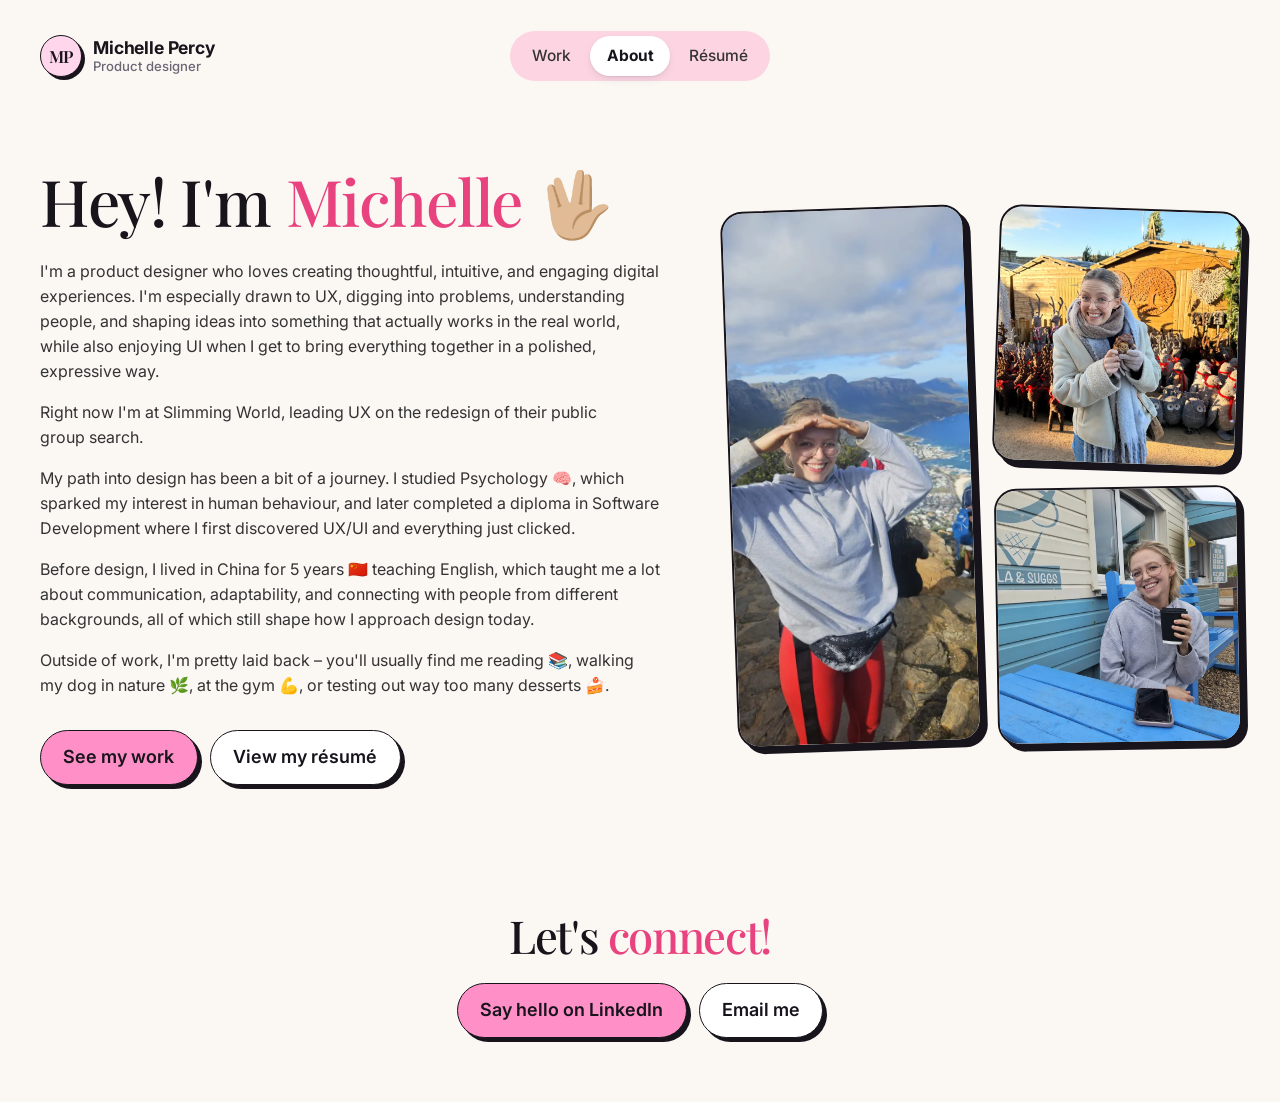
==== about/index.html @ 0f363ba3 "Rebuild About page, host résumé PDF, use "product designer" - About: owner's copy from her old portf" ====
<!doctype html>
<html lang="en-GB">
<head>
  <meta charset="utf-8">
  <meta name="viewport" content="width=device-width, initial-scale=1">
  <title>About — Michelle Percy, Product Designer</title>
  <meta name="description" content="About Michelle Percy: a product designer with a background in psychology, teaching English in China and software development.">
  <meta name="theme-color" content="#fbf8f4">
  <link rel="icon" href="../favicon.png" type="image/png">
  <link rel="apple-touch-icon" href="../apple-touch-icon.png">
  <link rel="preconnect" href="https://fonts.googleapis.com">
  <link rel="preconnect" href="https://fonts.gstatic.com" crossorigin>
  <link rel="stylesheet" href="https://fonts.googleapis.com/css2?family=Playfair+Display:ital,wght@0,400..800;1,400..800&family=Inter:wght@400..700&display=swap">
  <link rel="stylesheet" href="../css/styles.css">
  <script src="../js/main.js" defer></script>
</head>
<body>
  <a class="skip-link" href="#main">Skip to content</a>

  <header class="site-header">
    <div class="wrap">
      <a class="logo" href="../" aria-label="Michelle Percy, product designer — home">
        <span class="logo-mark" aria-hidden="true">MP</span>
        <span class="logo-text"><span class="logo-name">Michelle Percy</span><span class="logo-role">Product designer</span></span>
      </a>
      <nav class="nav" aria-label="Main">
        <ul>
          <li><a href="../#work">Work</a></li>
          <li><a href="./" aria-current="page">About</a></li>
          <li><a class="ext" href="../assets/docs/michelle-percy-resume.pdf" target="_blank" rel="noopener">Résumé<span class="visually-hidden"> (opens in a new tab)</span></a></li>
        </ul>
      </nav>
    </div>
  </header>

  <main id="main">
    <section class="about-hero" aria-labelledby="about-title">
      <div class="wrap">
        <div class="about-intro">
          <h1 id="about-title">Hey! I'm <em>Michelle</em> <span aria-hidden="true">🖖🏼</span></h1>
          <div class="prose reveal">
            <p>I'm a product designer who loves creating thoughtful, intuitive, and engaging digital experiences. I'm especially drawn to UX, digging into problems, understanding people, and shaping ideas into something that actually works in the real world, while also enjoying UI when I get to bring everything together in a polished, expressive way.</p>
            <p>Right now I'm at Slimming World, leading UX on the redesign of their public group search.</p>
            <p>My path into design has been a bit of a journey. I studied Psychology <span aria-hidden="true">🧠</span>, which sparked my interest in human behaviour, and later completed a diploma in Software Development where I first discovered UX/UI and everything just clicked.</p>
            <p>Before design, I lived in China for 5 years <span aria-hidden="true">🇨🇳</span> teaching English, which taught me a lot about communication, adaptability, and connecting with people from different backgrounds, all of which still shape how I approach design today.</p>
            <p>Outside of work, I'm pretty laid back – you'll usually find me reading <span aria-hidden="true">📚</span>, walking my dog in nature <span aria-hidden="true">🌿</span>, at the gym <span aria-hidden="true">💪</span>, or testing out way too many desserts <span aria-hidden="true">🍰</span>.</p>
          </div>
          <div class="hero-actions reveal">
            <a class="btn" href="../#work">See my work</a>
            <a class="btn btn--ghost" href="../assets/docs/michelle-percy-resume.pdf" target="_blank" rel="noopener">View my résumé<span class="visually-hidden"> (opens in a new tab)</span></a>
          </div>
        </div>
        <div class="about-photos reveal" style="--d:.1s">
          <figure><img src="../assets/img/about-hike.webp" width="900" height="1200" alt="Michelle smiling and shading her eyes on a rocky mountain top, with cliffs and the sea behind her."></figure>
          <figure><img src="../assets/img/about-christmas-market.webp" width="1100" height="825" alt="Michelle grinning and holding a small treat at a Christmas market, with wooden stalls and knitted decorations behind her."></figure>
          <figure><img src="../assets/img/about-cafe.webp" width="1200" height="900" alt="Michelle smiling with a takeaway coffee at a blue picnic bench outside a café."></figure>
        </div>
      </div>
    </section>

    <section class="contact" aria-labelledby="contact-title">
      <div class="wrap reveal">
        <h2 id="contact-title">Let's <em>connect!</em></h2>
        <div class="hero-actions">
          <a class="btn" href="https://www.linkedin.com/in/michelle-percy-developer" target="_blank" rel="noopener">Say hello on LinkedIn<span class="visually-hidden"> (opens in a new tab)</span></a>
          <a class="btn btn--ghost" href="mailto:michelleamynewell@gmail.com">Email me</a>
        </div>
      </div>
    </section>
  </main>

</body>
</html>
---- css/styles.css ----
/* ==========================================================================
   Me, Michelle & I — portfolio styles
   ========================================================================== */

:root {
  /* Palette */
  --ink: #17141c;
  --ink-soft: #333333;   /* body copy, matches the original Figma site */
  --muted: #6b6574;
  --paper: #fbf8f4;
  --paper-2: #f3eee7;
  --card: #ffffff;
  --line: #e6e0d8;

  --pink: #e8437f;        /* brand accent */
  --pink-ink: #b8235a;    /* AA on paper for small text */
  --pink-soft: #fde4ee;
  --lime: #dcf2bd;
  --lime-deep: #c9e77a;
  /* Hero sticker trio: "cotton candy" */
  --hot-pink: #ff8fc7;    /* buttons */
  --candy-pink: #ffd6ec;  /* Psychology */
  --baby-blue: #cde7ff;   /* Education */
  --lilac: #ebdcff;       /* Front-end dev */
  --sw: #d3072a;          /* Slimming World red */
  --sw-soft: #fde8ea;
  --fd: #0069cc;          /* Flights Direct blue (from its design system) */
  --fd-soft: #e5eeff;
  --gs: #6a4fc9;          /* Group search */
  --gs-soft: #efeafd;

  --accent: var(--pink);
  --accent-ink: var(--pink-ink);
  --accent-soft: var(--pink-soft);

  /* Type */
  --font-display: "Playfair Display", Georgia, "Times New Roman", serif;
  --font-body: "Inter", system-ui, -apple-system, "Segoe UI", Roboto, sans-serif;
  --step--1: clamp(0.84rem, 0.82rem + 0.1vw, 0.9rem);
  --step-0: 1rem;        /* body text: 16px, as on the original Figma site */
  --step-1: clamp(1.2rem, 1.1rem + 0.5vw, 1.45rem);
  --step-2: clamp(1.5rem, 1.3rem + 1vw, 2.1rem);
  --step-3: clamp(1.9rem, 1.5rem + 2vw, 3.1rem);
  --step-4: clamp(2.2rem, 1.5rem + 2.6vw, 3.6rem);
  --step-5: clamp(2.4rem, 1.3rem + 3.4vw, 4.6rem);

  /* Layout */
  --wrap: 1200px;
  --wrap-text: 720px;
  --gutter: clamp(1rem, 0.6rem + 2vw, 2.5rem);
  --radius: 22px;
  --radius-sm: 12px;
  --shadow: 0 1px 2px rgb(23 20 28 / 0.06), 0 12px 32px -12px rgb(23 20 28 / 0.18);
  --shadow-lg: 0 2px 4px rgb(23 20 28 / 0.06), 0 28px 60px -20px rgb(23 20 28 / 0.28);
  --ease: cubic-bezier(0.2, 0.7, 0.2, 1);
}

/* Reset -------------------------------------------------------------- */
*, *::before, *::after { box-sizing: border-box; }
html { -webkit-text-size-adjust: 100%; scroll-behavior: smooth; scroll-padding-top: 96px; }
body {
  margin: 0;
  font-family: var(--font-body);
  font-size: var(--step-0);
  line-height: 1.5625; /* 25px at 16px */
  color: var(--ink);
  background: var(--paper);
  -webkit-font-smoothing: antialiased;
  text-rendering: optimizeLegibility;
  overflow-x: hidden;
}
img, svg { display: block; max-width: 100%; height: auto; }
a { color: inherit; }
button { font: inherit; color: inherit; }
h1, h2, h3, h4, h5, h6 { margin: 0; font-family: var(--font-display); line-height: 1.12; font-weight: 600; text-wrap: balance; }
p { margin: 0; text-wrap: pretty; }
ul, ol { margin: 0; padding: 0; }

@view-transition { navigation: auto; }

:focus-visible { outline: 3px solid var(--accent); outline-offset: 3px; border-radius: 6px; }
::selection { background: var(--lime-deep); color: var(--ink); }

.visually-hidden {
  position: absolute !important; width: 1px; height: 1px; overflow: hidden;
  clip: rect(0 0 0 0); clip-path: inset(50%); white-space: nowrap;
}
.skip-link {
  position: absolute; left: 1rem; top: -100px; z-index: 100;
  background: var(--ink); color: var(--paper); padding: 0.75rem 1.1rem; border-radius: 999px;
  font-weight: 600; text-decoration: none; transition: top 0.2s;
}
.skip-link:focus { top: 1rem; }

.wrap { width: min(100% - 2 * var(--gutter), var(--wrap)); margin-inline: auto; }
.wrap-text { width: min(100% - 2 * var(--gutter), var(--wrap-text)); margin-inline: auto; }

/* Header -------------------------------------------------------------- */
.site-header {
  position: sticky; top: 0; z-index: 50;
  background: color-mix(in srgb, var(--paper) 82%, transparent);
  backdrop-filter: saturate(1.4) blur(14px);
  -webkit-backdrop-filter: saturate(1.4) blur(14px);
  border-bottom: 1px solid transparent;
  transition: border-color 0.3s, box-shadow 0.3s;
}
.site-header.is-scrolled { border-bottom-color: var(--line); }
/* Logo left, nav pill centred (the empty third column balances the logo) */
.site-header { --header-pad: clamp(0.5rem, 2vh, 1.5rem); }
.site-header .wrap {
  display: grid; grid-template-columns: 1fr auto 1fr; align-items: center; gap: 1rem;
  min-height: calc(76px + 2 * var(--header-pad)); transition: min-height 0.3s var(--ease);
}
/* Roomy at the top of the page, tightens once you scroll */
.site-header.is-scrolled .wrap { min-height: 76px; }

/* Monogram logo: an "MP" sticker circle beside the name and role */
.logo {
  justify-self: start; text-decoration: none; white-space: nowrap; display: inline-flex; align-items: center; gap: 0.7rem;
}
.logo-mark {
  width: 42px; height: 42px; flex: none; display: grid; place-items: center; border-radius: 50%;
  background: var(--candy-pink); border: 1.5px solid var(--ink); box-shadow: 3px 3px 0 var(--ink);
  font-family: var(--font-display); font-weight: 600; font-size: 1.05rem; letter-spacing: -0.02em; color: var(--ink);
  transition: transform 0.2s var(--ease), box-shadow 0.2s var(--ease);
}
/* Presses into its shadow on hover, like the sticker buttons */
.logo:hover .logo-mark { transform: translate(2px, 2px); box-shadow: 1px 1px 0 var(--ink); }
.logo-text { display: grid; line-height: 1.15; }
.logo-name { font-weight: 700; font-size: 1.1rem; letter-spacing: -0.01em; color: var(--ink); }
.logo-role { font-size: 0.82rem; font-weight: 500; color: var(--muted); }

.nav ul {
  display: flex; gap: 0.15rem; list-style: none; padding: 0.3rem; border-radius: 999px;
  background: rgb(255 66 157 / 0.2); /* #FF429D at 20% */
}
.nav a {
  display: inline-flex; align-items: center; gap: 0.35rem; text-decoration: none; font-weight: 500; font-size: 0.97rem;
  color: var(--ink-soft); padding: 0.5rem 1.05rem; border-radius: 999px; transition: background 0.25s, color 0.25s, box-shadow 0.25s;
}
.nav a:hover { color: var(--ink); background: rgb(255 255 255 / 0.6); }
.nav a[aria-current="page"] { color: var(--ink); font-weight: 700; background: var(--card); box-shadow: 0 1px 2px rgb(23 20 28 / 0.08), 0 4px 12px -4px rgb(23 20 28 / 0.15); }
@media (max-width: 640px) {
  .site-header .wrap { display: flex; justify-content: space-between; }
  .logo-text { display: none; }
  .nav a { padding: 0.45rem 0.8rem; font-size: 0.93rem; }
}

/* Buttons & chips ------------------------------------------------------ */
/* "Sticker" buttons: hot pink with a chunky ink shadow, matching the hero stickers; they press into the shadow on hover */
.btn {
  display: inline-flex; align-items: center; gap: 0.6rem; min-height: 48px;
  padding: 0.8rem 1.4rem; border-radius: 999px; border: 1.5px solid var(--ink);
  background: var(--hot-pink); color: var(--ink); font-size: 1.125rem; font-weight: 600; text-decoration: none; cursor: pointer;
  box-shadow: 4px 4px 0 var(--ink);
  transition: transform 0.2s var(--ease), box-shadow 0.2s var(--ease), background 0.2s;
}
.btn:hover { transform: translate(2px, 2px); box-shadow: 2px 2px 0 var(--ink); }
.btn:active { transform: translate(4px, 4px); box-shadow: 0 0 0 var(--ink); }
.btn--ghost { background: var(--card); }
.btn--ghost:hover { background: var(--candy-pink); }
.btn .arrow { transition: transform 0.25s var(--ease); }
.btn:hover .arrow { transform: translateX(4px); }

.chips { display: flex; flex-wrap: wrap; gap: 0.45rem; list-style: none; }
.chip {
  font-size: var(--step--1); font-weight: 500; padding: 0.3rem 0.75rem; border-radius: 999px;
  background: var(--card); border: 1px solid var(--line); color: var(--ink-soft);
}
.eyebrow {
  display: inline-block; font-size: 0.8rem; font-weight: 700; letter-spacing: 0.12em; text-transform: uppercase;
  color: var(--accent-ink);
}

/* Hero ---------------------------------------------------------------- */
/* The hero fits above the fold: headline size is capped by viewport height as well as width */
.hero { position: relative; padding-block: clamp(1.5rem, 4vh, 3.5rem) clamp(2rem, 4vh, 3.5rem); overflow: hidden; }
/* On wider screens the header and hero together fill about 3/4 of the first screen */
@media (min-width: 861px) {
  .hero { min-height: calc(75svh - 76px - 2 * clamp(0.5rem, 2vh, 1.5rem)); display: grid; align-content: center; }
}
.hero::before {
  content: ""; position: absolute; inset: -20% -10% auto auto; width: 70vw; aspect-ratio: 1; z-index: -1;
  background: radial-gradient(closest-side, rgb(230 245 184 / 0.9), transparent 70%),
              radial-gradient(closest-side at 30% 70%, rgb(253 228 238 / 0.9), transparent 70%);
  filter: blur(10px);
}
.hero .wrap { display: grid; grid-template-columns: 1.25fr 0.75fr; gap: clamp(2rem, 5vw, 5rem); align-items: center; }
.hero h1 { font-family: var(--font-display); font-size: min(clamp(2.4rem, 1.3rem + 4vw, 5.6rem), 9.6vh); font-weight: 500; letter-spacing: -0.01em; line-height: 1.2; }
/* Hand-drawn marker loop around a word (inspired by Jane Noh); it draws itself in on load */
.circled { position: relative; white-space: nowrap; }
.scribble { position: absolute; left: -5%; top: 6%; width: 110%; max-width: none; height: 100%; overflow: visible; pointer-events: none; }
.scribble path {
  fill: none; stroke: var(--accent); stroke-width: 4; stroke-linecap: round; stroke-linejoin: round;
  stroke-dasharray: 1; stroke-dashoffset: 1; animation: scribble-draw 1.1s var(--ease) 0.7s forwards;
}
@keyframes scribble-draw { to { stroke-dashoffset: 0; } }
.hero .lede { margin-top: 1.5rem; font-size: 1.125rem; line-height: 1.667; color: var(--ink-soft); max-width: 52ch; }
.hero .lede strong { color: var(--ink); font-weight: 600; }
.hero-actions { display: flex; flex-wrap: wrap; gap: 0.75rem; margin-top: 2.25rem; }

.avatar { position: relative; justify-self: center; width: min(100%, 460px, 56vh); }
.avatar-frame {
  aspect-ratio: 1; border-radius: 50%; overflow: hidden; background: var(--lime);
  border: 2px solid var(--ink); box-shadow: 10px 12px 0 var(--ink);
}
.avatar-frame img { width: 100%; height: 100%; object-fit: cover; }
.sticker {
  position: absolute; padding: 0.45rem 0.95rem; border-radius: 999px; font-size: 0.9rem; font-weight: 600;
  border: 1.5px solid var(--ink); background: var(--card); box-shadow: 3px 3px 0 var(--ink); white-space: nowrap;
  animation: bob 6s ease-in-out infinite;
}
.sticker:nth-child(2) { top: 6%; left: -12%; background: var(--candy-pink); transform: rotate(-6deg); }
.sticker:nth-child(3) { top: 46%; right: -14%; background: var(--baby-blue); animation-delay: -2s; transform: rotate(5deg); }
.sticker:nth-child(4) { bottom: 4%; left: -4%; background: var(--lilac); animation-delay: -4s; transform: rotate(-3deg); }
@keyframes bob { 50% { translate: 0 -8px; } }
@media (max-width: 860px) {
  .hero .wrap { grid-template-columns: 1fr; gap: 1.5rem; }
  .avatar { order: -1; width: min(46%, 200px, 24vh); }
  .hero .lede { font-size: var(--step-0); margin-top: 1rem; }
  .hero-actions { margin-top: 1.4rem; }
  /* Avatar is small here, so the stickers sit out to the sides instead of over the face */
  .sticker { font-size: 0.75rem; padding: 0.35rem 0.75rem; }
  .sticker:nth-child(2) { top: 4%; left: auto; right: 88%; }
  .sticker:nth-child(3) { top: 40%; right: auto; left: 92%; }
  .sticker:nth-child(4) { bottom: 2%; left: auto; right: 78%; }
}

/* Section headings ------------------------------------------------------ */
.section { padding-block: clamp(4rem, 9vw, 8rem); }
.hero + .section { padding-top: clamp(1rem, 3vw, 2.5rem); }
.section-head { display: flex; flex-wrap: wrap; align-items: end; justify-content: space-between; gap: 1rem 2rem; margin-bottom: clamp(2rem, 4vw, 3.5rem); }
.section-head h2 { font-family: var(--font-display); font-size: clamp(1.9rem, 1.4rem + 1.8vw, 2.9rem); font-weight: 500; letter-spacing: -0.025em; }
.section-head h2 em { font-style: normal; color: var(--accent); }

/* Case study rows ------------------------------------------------------ */
.projects { display: grid; gap: clamp(1.5rem, 3vw, 2.5rem); list-style: none; }
.project {
  /* Soft pink matches the background baked into the Digital Coaching card image */
  --c: var(--sw); --c-soft: #ffe7f4;
  position: relative; display: grid; grid-template-columns: 1fr 1.15fr; align-items: center;
  border-radius: calc(var(--radius) + 8px); background: var(--c-soft); overflow: hidden;
  border: 1.5px solid color-mix(in srgb, var(--c) 18%, transparent);
  transition: translate 0.45s var(--ease), box-shadow 0.45s var(--ease), opacity 0.9s var(--ease), transform 0.9s var(--ease);
}
.project:nth-child(even) { grid-template-columns: 1.15fr 1fr; }
.project:nth-child(even) .project-media { order: -1; }
.project--fd { --c: var(--fd); --c-soft: var(--fd-soft); }
.project--gs { --c: var(--gs); --c-soft: var(--gs-soft); }
.project:has(a:hover), .project:focus-within { translate: 0 -6px; box-shadow: var(--shadow-lg); }
.project-body { padding: clamp(1.75rem, 4vw, 3.5rem); display: grid; gap: 1.1rem; align-content: center; }
.project .eyebrow { color: var(--c); filter: brightness(0.85); }
.project h3 { font-family: var(--font-display); font-size: clamp(1.6rem, 1.3rem + 1.3vw, 2.4rem); font-weight: 500; letter-spacing: -0.02em; }
.project h3 a { text-decoration: none; }
.project h3 a::after { content: ""; position: absolute; inset: 0; z-index: 1; border-radius: inherit; }
.project p { color: var(--ink-soft); }
.project .chip { background: rgb(255 255 255 / 0.7); border-color: color-mix(in srgb, var(--c) 25%, transparent); }
.project-cta { display: inline-flex; align-items: center; gap: 0.5rem; font-weight: 600; color: var(--c); filter: brightness(0.85); }
.project-cta .arrow { transition: transform 0.3s var(--ease); }
.project:hover .project-cta .arrow { transform: translateX(6px); }
.project-media { position: relative; height: 100%; min-height: 320px; overflow: hidden; }
.project-media img { width: 100%; height: 100%; object-fit: cover; transition: transform 0.8s var(--ease); }
.project:hover .project-media img { transform: scale(1.04); }
/* No image while the case study is a work in progress, so the text spans the card */
.project--soon, .project--soon:nth-child(even) { cursor: default; grid-template-columns: 1fr; }
/* "Coming soon" label: a plain capsule, styled like the tags */
.badge {
  width: fit-content; font-size: var(--step--1); font-weight: 600; padding: 0.3rem 0.75rem; border-radius: 999px;
  background: rgb(255 255 255 / 0.7); border: 1px solid color-mix(in srgb, var(--c) 25%, transparent); color: var(--ink);
}
@media (max-width: 860px) {
  .project, .project:nth-child(even) { grid-template-columns: 1fr; }
  .project-media, .project:nth-child(even) .project-media { order: -1; min-height: 0; aspect-ratio: 4 / 3; }
}

/* Websites grid -------------------------------------------------------- */
.sites { display: grid; grid-template-columns: repeat(12, 1fr); gap: clamp(1rem, 2vw, 1.5rem); list-style: none; }
.site { grid-column: span 4; display: grid; gap: 0.9rem; align-content: start; }
.site-media { border-radius: var(--radius); overflow: hidden; background: var(--paper-2); aspect-ratio: 4 / 3; border: 1px solid var(--line); }
.site-media img { width: 100%; height: 100%; object-fit: cover; object-position: top; transition: transform 0.8s var(--ease); }
.site:hover .site-media img { transform: scale(1.05); }
/* "Playfair" (not Playfair Display) to match the original Figma site's card titles */
.site h3 { font-family: "Playfair", var(--font-display); font-size: 1.5rem; font-weight: 700; line-height: 1.25; letter-spacing: -0.005em; color: #000; }
.site p { color: var(--ink-soft); }
.site .chips { margin-top: 0.15rem; }
/* Colour-coded tags in the hero sticker colours: design pink, dev lilac, tools blue, research lime */
.site .chip { color: var(--ink); font-weight: 600; border-color: rgb(23 20 28 / 0.18); }
.site .chip--design { background: var(--candy-pink); }
.site .chip--dev { background: var(--lilac); }
.site .chip--tool { background: var(--baby-blue); }
.site .chip--research { background: var(--lime); }
/* "See website →" link, styled like the case study cards' "Read case study →" */
.site-cta { display: inline-block; width: fit-content; margin-top: 0.2rem; font-weight: 600; color: var(--ink); text-decoration: none; }
.site-cta:hover { text-decoration: underline; text-underline-offset: 4px; }
.site-cta .arrow { display: inline-block; margin-left: 0.15rem; transition: transform 0.3s var(--ease); }
.site:hover .site-cta .arrow, .site-cta:focus-visible .arrow { transform: translateX(6px); }
@media (max-width: 860px) {
  .site { grid-column: span 6; }
}
@media (max-width: 560px) {
  .sites { grid-template-columns: 1fr; }
  .site { grid-column: auto; }
}

/* Approach cards ------------------------------------------------------- */
.approach { display: grid; grid-template-columns: repeat(3, 1fr); gap: clamp(1rem, 2vw, 1.5rem); list-style: none; }
.approach li {
  padding: clamp(1.5rem, 3vw, 2.25rem); border-radius: var(--radius); background: var(--card); border: 1.5px solid var(--ink);
  box-shadow: 6px 6px 0 var(--ink); display: grid; gap: 0.75rem; align-content: start;
}
.approach li:nth-child(1) { background: var(--pink-soft); }
.approach li:nth-child(2) { background: var(--lime); }
.approach li:nth-child(3) { background: var(--fd-soft); }
.approach .num { font-family: var(--font-display); font-style: italic; font-size: var(--step-2); }
.approach h3 { font-family: var(--font-display); font-size: var(--step-1); font-weight: 600; }
.approach p { color: var(--ink-soft); }
@media (max-width: 860px) { .approach { grid-template-columns: 1fr; } }

/* Contact ------------------------------------------------------------- */
.contact { padding-block: clamp(2.5rem, 5vw, 4.5rem); text-align: center; }
/* Less space between the last section and Let's connect */
.section:has(+ .contact) { padding-bottom: clamp(1.5rem, 3vw, 2.5rem); }
.contact h2 { font-family: var(--font-display); font-size: clamp(1.9rem, 1.4rem + 1.8vw, 2.9rem); font-weight: 500; letter-spacing: -0.03em; line-height: 1; }
.contact h2 em { font-style: normal; color: var(--accent); }
.contact .hero-actions { justify-content: center; margin-top: 1.5rem; }

/* ==========================================================================
   Case study pages
   ========================================================================== */
.cs { --c: var(--sw); --c-soft: var(--sw-soft); }
.cs--fd { --c: var(--fd); --c-soft: var(--fd-soft); }
.cs .eyebrow { color: var(--c); filter: brightness(0.85); }

.progress { position: fixed; inset: 0 0 auto; height: 4px; z-index: 60; transform-origin: 0 50%; transform: scaleX(0); background: var(--c); }

.cs-hero { padding-block: clamp(2.5rem, 6vw, 5rem) 0; }
.cs-hero .back { display: flex; width: fit-content; gap: 0.4rem; align-items: center; font-weight: 500; color: var(--muted); text-decoration: none; margin-bottom: 2rem; }
.cs-hero .back:hover { color: var(--ink); }
.cs-hero h1 { font-family: var(--font-display); font-size: var(--step-4); font-weight: 500; letter-spacing: -0.025em; margin-top: 0.9rem; max-width: 20ch; }
.cs-hero .lede { margin-top: 1.4rem; font-size: var(--step-1); color: var(--ink-soft); max-width: 58ch; }
.meta {
  margin-top: clamp(2rem, 4vw, 3rem); display: grid; grid-template-columns: repeat(5, auto); gap: 1.25rem 2.5rem;
  padding-block: 1.5rem; border-block: 1px solid var(--line);
}
.meta div { display: grid; gap: 0.25rem; align-content: start; }
.meta dt { font-size: 0.78rem; font-weight: 700; text-transform: uppercase; letter-spacing: 0.1em; color: var(--muted); }
.meta dd { margin: 0; font-weight: 500; }
@media (max-width: 860px) { .meta { grid-template-columns: repeat(2, 1fr); } }

.cs-cover {
  margin-top: clamp(2rem, 5vw, 4rem); border-radius: calc(var(--radius) + 10px); background: var(--c);
  padding: clamp(2rem, 5vw, 4rem) clamp(1rem, 3vw, 3rem) 0; overflow: hidden; position: relative;
}
.cs-cover::before {
  content: ""; position: absolute; inset: 0;
  background: radial-gradient(60% 80% at 20% 0%, rgb(255 255 255 / 0.25), transparent 60%);
}
.phones { position: relative; display: flex; justify-content: center; align-items: end; gap: clamp(0.5rem, 2vw, 1.75rem); }
.phones img { width: clamp(70px, 17%, 210px); filter: drop-shadow(0 22px 30px rgb(0 0 0 / 0.28)); transition: transform 0.6s var(--ease); }
.phones img:nth-child(odd) { transform: translateY(14%); }
.phones img:nth-child(3) { transform: translateY(0); }
.cs-cover:hover .phones img { transform: translateY(4%); }

/* Layout with sticky TOC */
.cs-layout { display: grid; grid-template-columns: 240px minmax(0, 1fr); gap: clamp(2rem, 5vw, 5rem); padding-block: clamp(3rem, 6vw, 5rem); }
.toc { position: sticky; top: 100px; align-self: start; }
.toc-title { font-size: 0.78rem; font-weight: 700; letter-spacing: 0.1em; text-transform: uppercase; color: var(--muted); margin-bottom: 0.9rem; }
.toc ol { list-style: none; display: grid; gap: 0.15rem; border-left: 2px solid var(--line); }
.toc a {
  display: block; padding: 0.4rem 0 0.4rem 1rem; margin-left: -2px; border-left: 2px solid transparent;
  text-decoration: none; color: var(--muted); font-size: 0.95rem; line-height: 1.35; transition: color 0.2s, border-color 0.2s;
}
.toc a:hover { color: var(--ink); }
.toc a[aria-current="true"] { color: var(--ink); font-weight: 600; border-left-color: var(--c); }
.toc details summary { display: none; }
@media (max-width: 960px) {
  .cs-layout { grid-template-columns: 1fr; }
  .toc { position: sticky; top: 72px; z-index: 40; margin-inline: calc(-1 * var(--gutter)); padding: 0 var(--gutter); background: color-mix(in srgb, var(--paper) 92%, transparent); backdrop-filter: blur(12px); -webkit-backdrop-filter: blur(12px); border-bottom: 1px solid var(--line); }
  .toc-title { display: none; }
  /* Clear the sticky header and the "Jump to section" bar when jumping to a section */
  html:has(.toc) { scroll-padding-top: 140px; }
  .toc details summary {
    display: flex; justify-content: space-between; align-items: center; cursor: pointer; list-style: none; min-height: 52px; font-weight: 600;
  }
  .toc details summary::-webkit-details-marker { display: none; }
  .toc details summary::after { content: "+"; font-size: 1.4rem; font-weight: 400; transition: transform 0.25s; }
  .toc details[open] summary::after { transform: rotate(45deg); }
  .toc ol { padding-bottom: 1rem; }
}
@media (min-width: 961px) { .toc details > :not(summary) { display: block; } }

/* Case study content */
.cs-body { display: grid; gap: clamp(3.5rem, 8vw, 6.5rem); min-width: 0; }
.cs-section { display: grid; gap: 1.5rem; }
.cs-section > h2 { font-family: var(--font-display); font-size: clamp(1.6rem, 1.3rem + 1.2vw, 2.4rem); font-weight: 500; letter-spacing: -0.02em; }
.cs-section > h2 .n { display: block; font-family: var(--font-body); font-size: 0.8rem; font-weight: 700; letter-spacing: 0.12em; color: var(--c); filter: brightness(0.85); margin-bottom: 0.7rem; }
.cs-section h3 { font-family: var(--font-display); font-size: clamp(1.3rem, 1.15rem + 0.7vw, 1.75rem); font-weight: 500; letter-spacing: -0.015em; margin-top: 1rem; }
.cs-section h4 { font-size: var(--step-1); font-weight: 600; }
.cs-section p { color: var(--ink-soft); max-width: 68ch; }
.cs-section p strong { color: var(--ink); }
.big-statement { font-family: var(--font-display); font-size: var(--step-2) !important; line-height: 1.3; color: var(--ink) !important; max-width: 30ch !important; }
.big-statement mark { background: linear-gradient(transparent 60%, color-mix(in srgb, var(--c) 22%, transparent) 60%); color: inherit; }

.bullets { list-style: none; display: grid; gap: 0.75rem; max-width: 68ch; }
.bullets li { position: relative; padding-left: 1.6rem; color: var(--ink-soft); }
.bullets li::before { content: ""; position: absolute; left: 0; top: 0.68em; width: 8px; height: 8px; border-radius: 50%; background: var(--c); }

.cards { display: grid; grid-template-columns: repeat(auto-fit, minmax(min(100%, 240px), 1fr)); gap: 1rem; list-style: none; }
.cards li { padding: 1.4rem; border-radius: var(--radius-sm); background: var(--card); border: 1px solid var(--line); color: var(--ink-soft); display: grid; gap: 0.5rem; align-content: start; }
.cards li strong { color: var(--ink); font-size: 1.05rem; }
.cards .num { font-family: var(--font-display); font-style: italic; font-size: var(--step-2); color: var(--c); line-height: 1; }
.cards--tint li { background: var(--c-soft); border-color: transparent; }

.split { display: grid; grid-template-columns: repeat(2, minmax(0, 1fr)); gap: 1.25rem; }
.panel { padding: clamp(1.4rem, 3vw, 2rem); border-radius: var(--radius); background: var(--card); border: 1px solid var(--line); display: grid; gap: 1rem; align-content: start; }
.panel h3 { margin: 0; font-size: var(--step-1); }
.panel--tint { background: var(--c-soft); border-color: transparent; }
@media (max-width: 760px) { .split { grid-template-columns: 1fr; } }

.callout {
  padding: clamp(1.5rem, 3vw, 2.25rem); border-radius: var(--radius); background: var(--ink); color: var(--paper); display: grid; gap: 1rem;
}
.callout h3, .callout h4 { color: var(--paper); margin: 0; }
.callout .bullets li { color: rgb(251 248 244 / 0.85); }
.callout .bullets li::before { background: var(--lime-deep); }

.figure { margin: 0; display: grid; gap: 0.75rem; }
.figure-frame { border-radius: var(--radius); background: var(--card); border: 1px solid var(--line); padding: clamp(0.75rem, 2vw, 1.5rem); overflow: hidden; }
.figure-frame img { width: 100%; border-radius: 8px; }
.figure figcaption { font-size: 0.9rem; color: var(--muted); }
.zoom { display: block; position: relative; cursor: zoom-in; border: 0; padding: 0; background: none; width: 100%; text-align: left; }
.zoom::after {
  content: "⤢ Enlarge"; position: absolute; right: 0.75rem; bottom: 0.75rem; padding: 0.3rem 0.7rem; border-radius: 999px;
  font-size: 0.8rem; font-weight: 600; background: var(--ink); color: var(--paper); opacity: 0; transition: opacity 0.2s;
}
.zoom:hover::after, .zoom:focus-visible::after { opacity: 1; }
@media (hover: none) { .zoom::after { content: "⤢ Tap to enlarge"; opacity: 1; } }
.scroll-x { overflow-x: auto; scrollbar-width: thin; }
.scroll-x img { min-width: 900px; }

.gallery {
  display: flex; gap: clamp(0.75rem, 2vw, 1.5rem); overflow-x: auto; scroll-snap-type: x mandatory; padding: 1.75rem; list-style: none;
  border-radius: var(--radius); background: var(--c-soft); scrollbar-width: thin;
}
.gallery li { flex: 0 0 auto; scroll-snap-align: center; }
.gallery img { width: clamp(150px, 19vw, 210px); filter: drop-shadow(0 14px 18px rgb(23 20 28 / 0.18)); }
.gallery--center { justify-content: safe center; }
/* A pair of screens should always fit side by side rather than scroll a few pixels */
.gallery:has(> li:nth-child(2):last-child) li { flex: 0 1 210px; min-width: 0; }
.gallery:has(> li:nth-child(2):last-child) img { width: 100%; }
@media (max-width: 560px) { .gallery { padding: 1.25rem; } }

.app-head { display: flex; gap: 1rem; align-items: center; }
.app-head img { width: 56px; height: 56px; object-fit: contain; border-radius: 14px; background: var(--card); border: 1px solid var(--line); padding: 6px; }

.logos { display: flex; flex-wrap: wrap; align-items: center; justify-content: center; gap: clamp(1.25rem, 4vw, 3rem); padding: 2rem; border-radius: var(--radius); background: var(--card); border: 1px solid var(--line); }
.logos img { height: clamp(22px, 3vw, 34px); width: auto; }
.logos img.tall { height: clamp(40px, 5vw, 56px); }

.step { display: grid; grid-template-columns: minmax(150px, 230px) 1fr; gap: clamp(1.25rem, 4vw, 3rem); align-items: center; padding: clamp(1.25rem, 3vw, 2rem); border-radius: var(--radius); background: var(--c-soft); }
.step img { filter: drop-shadow(0 16px 22px rgb(23 20 28 / 0.22)); }
.step h3 { margin: 0 0 0.75rem; }
.step .n { font-size: 0.8rem; font-weight: 700; letter-spacing: 0.1em; color: var(--c); filter: brightness(0.85); text-transform: uppercase; }
@media (max-width: 640px) { .step { grid-template-columns: 1fr; } .step img { width: 60%; margin-inline: auto; } }

.text-link { display: inline-flex; align-items: center; gap: 0.4rem; font-weight: 600; color: var(--c); filter: brightness(0.85); text-underline-offset: 4px; }
.refs { list-style: decimal; padding-left: 1.25rem; display: grid; gap: 0.75rem; font-size: 0.92rem; color: var(--muted); max-width: 75ch; overflow-wrap: anywhere; }

.next {
  display: grid; gap: 0.5rem; padding: clamp(2rem, 5vw, 3.5rem); border-radius: calc(var(--radius) + 8px); text-decoration: none;
  background: var(--next-c, var(--fd)); color: #fff; transition: transform 0.4s var(--ease), box-shadow 0.4s;
}
.next:hover { transform: translateY(-4px); box-shadow: var(--shadow-lg); }
.next span { font-weight: 600; opacity: 0.85; }
.next strong { font-family: var(--font-display); font-size: var(--step-3); font-weight: 500; line-height: 1.1; }

/* Lightbox */
.lightbox { border: 0; padding: 0; background: transparent; max-width: 96vw; max-height: 94vh; }
.lightbox::backdrop { background: rgb(23 20 28 / 0.85); backdrop-filter: blur(4px); }
.lightbox img { max-width: 96vw; max-height: 86vh; width: auto; border-radius: 12px; background: #fff; }
.lightbox button {
  position: fixed; top: 1rem; right: 1rem; width: 48px; height: 48px; border-radius: 50%; border: 0; cursor: pointer;
  background: var(--paper); color: var(--ink); font-size: 1.5rem; line-height: 1;
}

/* About page ----------------------------------------------------------- */
.about-hero { padding-block: clamp(2rem, 6vh, 4.5rem) clamp(2rem, 5vw, 4rem); }
.about-hero .wrap { display: grid; grid-template-columns: 1.1fr 0.9fr; gap: clamp(2rem, 5vw, 5rem); align-items: center; }
.about-intro { display: grid; gap: 1.5rem; }
.about-hero h1 { font-family: var(--font-display); font-size: var(--step-5); font-weight: 500; letter-spacing: -0.018em; line-height: 1.05; }
.about-hero h1 em { font-style: normal; color: var(--accent); }
.prose { display: grid; gap: 1rem; color: var(--ink-soft); max-width: 62ch; }
.about-intro .hero-actions { margin-top: 0.5rem; }

/* Photo collage: a tall photo beside two stacked ones, in the sticker style (ink border, offset shadow, slight tilt) */
.about-photos { display: grid; grid-template-columns: 1fr 1fr; grid-template-rows: repeat(2, minmax(0, 1fr)); gap: clamp(0.9rem, 2vw, 1.4rem); aspect-ratio: 1 / 1.05; }
.about-photos figure {
  margin: 0; overflow: hidden; border-radius: var(--radius); border: 2px solid var(--ink); box-shadow: 6px 6px 0 var(--ink);
  background: var(--paper-2); transition: rotate 0.4s var(--ease);
}
.about-photos figure:first-child { grid-row: 1 / 3; rotate: -2deg; }
.about-photos figure:nth-child(2) { rotate: 2deg; }
.about-photos figure:nth-child(3) { rotate: -1deg; }
.about-photos img { width: 100%; height: 100%; object-fit: cover; }
.about-photos figure:first-child img { object-position: 35% 50%; }
.about-photos figure:nth-child(3) img { object-position: 68% 50%; }
.about-photos figure:hover { rotate: 0deg; }

@media (max-width: 860px) {
  .about-hero .wrap { grid-template-columns: 1fr; }
  .about-photos { max-width: 520px; width: 100%; justify-self: center; }
}

/* Reveal on scroll ------------------------------------------------------ */
.js .reveal { opacity: 0; transform: translateY(28px); transition: opacity 0.9s var(--ease), transform 0.9s var(--ease); transition-delay: var(--d, 0s); }
.js .reveal.is-in { opacity: 1; transform: none; }
/* Case study sections are jump-link targets, so fade only: a slide would shift them after the jump lands */
.js .cs-section.reveal { transform: none; }
.js .project.reveal { transition: translate 0.45s var(--ease), box-shadow 0.45s var(--ease), opacity 0.9s var(--ease) var(--d, 0s), transform 0.9s var(--ease) var(--d, 0s); }

.hero h1 .line { display: block; }
.js .hero h1 .line { opacity: 0; transform: translateY(40%); animation: rise 1s var(--ease) forwards; }
.js .hero h1 .line:nth-child(2) { animation-delay: 0.08s; }
.js .hero h1 .line:nth-child(3) { animation-delay: 0.16s; }
@keyframes rise { to { opacity: 1; transform: none; } }

@media (prefers-reduced-motion: reduce) {
  *, *::before, *::after { animation-duration: 0.001ms !important; animation-iteration-count: 1 !important; transition-duration: 0.001ms !important; scroll-behavior: auto !important; }
  .js .reveal { opacity: 1; transform: none; }
}
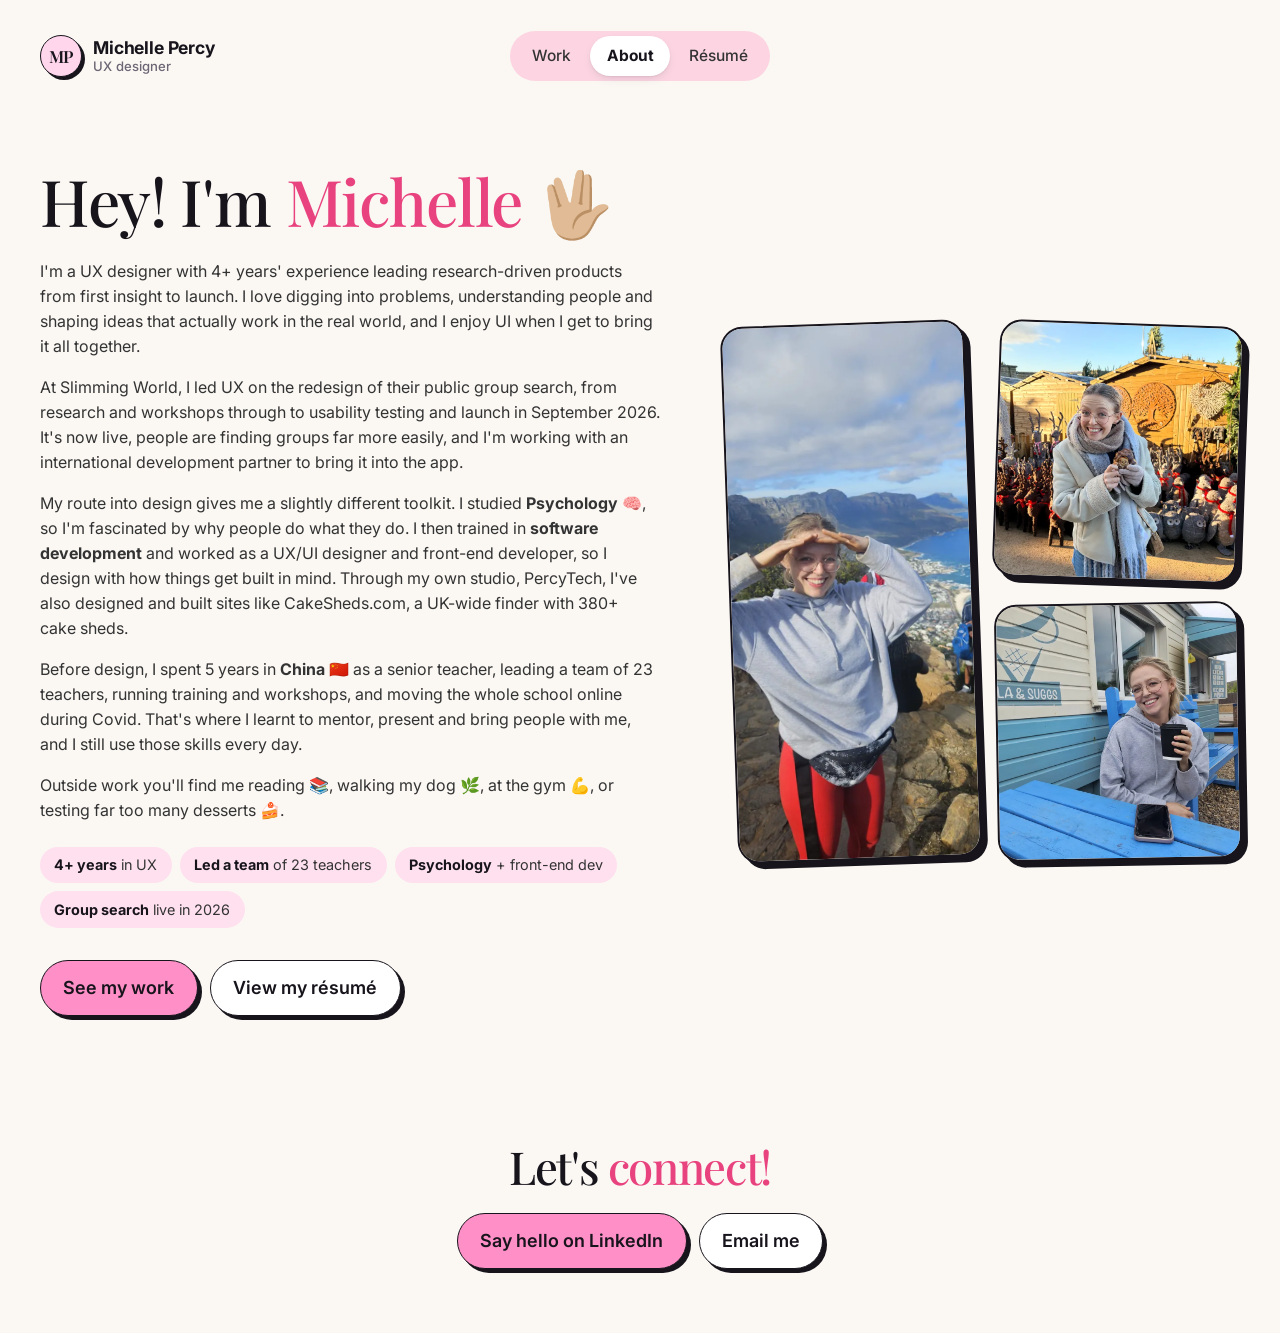
==== commit 7de3a24b: "UX designer title across the site, and a rewritten About intro with highlights Co-Authored-By: Claud" ====
--- a/about/index.html
+++ b/about/index.html
@@ -3,8 +3,8 @@
 <head>
   <meta charset="utf-8">
   <meta name="viewport" content="width=device-width, initial-scale=1">
-  <title>About — Michelle Percy, Product Designer</title>
-  <meta name="description" content="About Michelle Percy: a product designer with a background in psychology, teaching English in China and software development.">
+  <title>About — Michelle Percy, UX Designer</title>
+  <meta name="description" content="About Michelle Percy: a UX designer with a background in psychology, front-end development and leading a team of teachers in China.">
   <meta name="theme-color" content="#fbf8f4">
   <link rel="icon" href="../favicon.png" type="image/png">
   <link rel="apple-touch-icon" href="../apple-touch-icon.png">
@@ -19,9 +19,9 @@
 
   <header class="site-header">
     <div class="wrap">
-      <a class="logo" href="../" aria-label="Michelle Percy, product designer — home">
+      <a class="logo" href="../" aria-label="Michelle Percy, UX designer — home">
         <span class="logo-mark" aria-hidden="true">MP</span>
-        <span class="logo-text"><span class="logo-name">Michelle Percy</span><span class="logo-role">Product designer</span></span>
+        <span class="logo-text"><span class="logo-name">Michelle Percy</span><span class="logo-role">UX designer</span></span>
       </a>
       <nav class="nav" aria-label="Main">
         <ul>
@@ -39,12 +39,18 @@
         <div class="about-intro">
           <h1 id="about-title">Hey! I'm <em>Michelle</em> <span aria-hidden="true">🖖🏼</span></h1>
           <div class="prose reveal">
-            <p>I'm a product designer who loves creating thoughtful, intuitive, and engaging digital experiences. I'm especially drawn to UX, digging into problems, understanding people, and shaping ideas into something that actually works in the real world, while also enjoying UI when I get to bring everything together in a polished, expressive way.</p>
-            <p>Right now I'm at Slimming World, leading UX on the redesign of their public group search.</p>
-            <p>My path into design has been a bit of a journey. I studied Psychology <span aria-hidden="true">🧠</span>, which sparked my interest in human behaviour, and later completed a diploma in Software Development where I first discovered UX/UI and everything just clicked.</p>
-            <p>Before design, I lived in China for 5 years <span aria-hidden="true">🇨🇳</span> teaching English, which taught me a lot about communication, adaptability, and connecting with people from different backgrounds, all of which still shape how I approach design today.</p>
-            <p>Outside of work, I'm pretty laid back – you'll usually find me reading <span aria-hidden="true">📚</span>, walking my dog in nature <span aria-hidden="true">🌿</span>, at the gym <span aria-hidden="true">💪</span>, or testing out way too many desserts <span aria-hidden="true">🍰</span>.</p>
+            <p>I'm a UX designer with 4+ years' experience leading research-driven products from first insight to launch. I love digging into problems, understanding people and shaping ideas that actually work in the real world, and I enjoy UI when I get to bring it all together.</p>
+            <p>At Slimming World, I led UX on the redesign of their public group search, from research and workshops through to usability testing and launch in September 2026. It's now live, people are finding groups far more easily, and I'm working with an international development partner to bring it into the app.</p>
+            <p>My route into design gives me a slightly different toolkit. I studied <strong>Psychology</strong> <span aria-hidden="true">🧠</span>, so I'm fascinated by why people do what they do. I then trained in <strong>software development</strong> and worked as a UX/UI designer and front-end developer, so I design with how things get built in mind. Through my own studio, PercyTech, I've also designed and built sites like CakeSheds.com, a UK-wide finder with 380+ cake sheds.</p>
+            <p>Before design, I spent 5 years in <strong>China</strong> <span aria-hidden="true">🇨🇳</span> as a senior teacher, leading a team of 23 teachers, running training and workshops, and moving the whole school online during Covid. That's where I learnt to mentor, present and bring people with me, and I still use those skills every day.</p>
+            <p>Outside work you'll find me reading <span aria-hidden="true">📚</span>, walking my dog <span aria-hidden="true">🌿</span>, at the gym <span aria-hidden="true">💪</span>, or testing far too many desserts <span aria-hidden="true">🍰</span>.</p>
           </div>
+          <ul class="about-highlights reveal" aria-label="Highlights">
+            <li><strong>4+ years</strong> in UX</li>
+            <li><strong>Led a team</strong> of 23 teachers</li>
+            <li><strong>Psychology</strong> + front-end dev</li>
+            <li><strong>Group search</strong> live in 2026</li>
+          </ul>
           <div class="hero-actions reveal">
             <a class="btn" href="../#work">See my work</a>
             <a class="btn btn--ghost" href="../assets/docs/michelle-percy-resume.pdf" target="_blank" rel="noopener">View my résumé<span class="visually-hidden"> (opens in a new tab)</span></a>
--- a/css/styles.css
+++ b/css/styles.css
@@ -26,8 +26,6 @@
   --sw-soft: #fde8ea;
   --fd: #0069cc;          /* Flights Direct blue (from its design system) */
   --fd-soft: #e5eeff;
-  --gs: #6a4fc9;          /* Group search */
-  --gs-soft: #efeafd;
 
   --accent: var(--pink);
   --accent-ink: var(--pink-ink);
@@ -141,7 +139,10 @@
 .nav a:hover { color: var(--ink); background: rgb(255 255 255 / 0.6); }
 .nav a[aria-current="page"] { color: var(--ink); font-weight: 700; background: var(--card); box-shadow: 0 1px 2px rgb(23 20 28 / 0.08), 0 4px 12px -4px rgb(23 20 28 / 0.15); }
 @media (max-width: 640px) {
-  .site-header .wrap { display: flex; justify-content: space-between; }
+  /* Slimmer header on phones so the hero buttons stay above the fold */
+  .site-header { --header-pad: 0.25rem; }
+  .site-header .wrap { display: flex; justify-content: space-between; min-height: calc(64px + 2 * var(--header-pad)); }
+  .site-header.is-scrolled .wrap { min-height: 64px; }
   .logo-text { display: none; }
   .nav a { padding: 0.45rem 0.8rem; font-size: 0.93rem; }
 }
@@ -215,15 +216,16 @@
 .sticker:nth-child(4) { bottom: 4%; left: -4%; background: var(--lilac); animation-delay: -4s; transform: rotate(-3deg); }
 @keyframes bob { 50% { translate: 0 -8px; } }
 @media (max-width: 860px) {
-  .hero .wrap { grid-template-columns: 1fr; gap: 1.5rem; }
-  .avatar { order: -1; width: min(46%, 200px, 24vh); }
+  .hero { padding-top: 1.75rem; }
+  .hero .wrap { grid-template-columns: 1fr; gap: 1.25rem; }
+  .avatar { order: -1; width: min(63%, 228px, 27.5vh); }
   .hero .lede { font-size: var(--step-0); margin-top: 1rem; }
   .hero-actions { margin-top: 1.4rem; }
   /* Avatar is small here, so the stickers sit out to the sides instead of over the face */
   .sticker { font-size: 0.75rem; padding: 0.35rem 0.75rem; }
-  .sticker:nth-child(2) { top: 4%; left: auto; right: 88%; }
-  .sticker:nth-child(3) { top: 40%; right: auto; left: 92%; }
-  .sticker:nth-child(4) { bottom: 2%; left: auto; right: 78%; }
+  .sticker:nth-child(2) { top: 4%; left: auto; right: 80%; }
+  .sticker:nth-child(3) { top: 40%; right: auto; left: 82%; }
+  .sticker:nth-child(4) { bottom: 2%; left: auto; right: 72%; }
 }
 
 /* Section headings ------------------------------------------------------ */
@@ -235,6 +237,8 @@
 
 /* Case study rows ------------------------------------------------------ */
 .projects { display: grid; gap: clamp(1.5rem, 3vw, 2.5rem); list-style: none; }
+/* Side-by-side cards are all as tall as the tallest one (owner's request, 2026-10-08) */
+@media (min-width: 861px) { .projects { grid-auto-rows: 1fr; } }
 .project {
   /* Soft pink matches the background baked into the Digital Coaching card image */
   --c: var(--sw); --c-soft: #ffe7f4;
@@ -246,7 +250,6 @@
 .project:nth-child(even) { grid-template-columns: 1.15fr 1fr; }
 .project:nth-child(even) .project-media { order: -1; }
 .project--fd { --c: var(--fd); --c-soft: var(--fd-soft); }
-.project--gs { --c: var(--gs); --c-soft: var(--gs-soft); }
 .project:has(a:hover), .project:focus-within { translate: 0 -6px; box-shadow: var(--shadow-lg); }
 .project-body { padding: clamp(1.75rem, 4vw, 3.5rem); display: grid; gap: 1.1rem; align-content: center; }
 .project .eyebrow { color: var(--c); filter: brightness(0.85); }
@@ -259,10 +262,13 @@
 .project-cta .arrow { transition: transform 0.3s var(--ease); }
 .project:hover .project-cta .arrow { transform: translateX(6px); }
 .project-media { position: relative; height: 100%; min-height: 320px; overflow: hidden; }
+/* <picture> swaps in a phone-specific image; let the <img> inside fill the frame as before */
+.project-media picture { display: contents; }
 .project-media img { width: 100%; height: 100%; object-fit: cover; transition: transform 0.8s var(--ease); }
 .project:hover .project-media img { transform: scale(1.04); }
-/* No image while the case study is a work in progress, so the text spans the card */
-.project--soon, .project--soon:nth-child(even) { cursor: default; grid-template-columns: 1fr; }
+/* Work in progress: not a link. Without an image, the text spans the card */
+.project--soon { cursor: default; }
+.project--soon:not(:has(.project-media)) { grid-template-columns: 1fr; }
 /* "Coming soon" label: a plain capsule, styled like the tags */
 .badge {
   width: fit-content; font-size: var(--step--1); font-weight: 600; padding: 0.3rem 0.75rem; border-radius: 999px;
@@ -270,7 +276,16 @@
 }
 @media (max-width: 860px) {
   .project, .project:nth-child(even) { grid-template-columns: 1fr; }
-  .project-media, .project:nth-child(even) .project-media { order: -1; min-height: 0; aspect-ratio: 4 / 3; }
+  /* Match the card images' own shape on phones so nothing is cropped */
+  .project-media, .project:nth-child(even) .project-media { order: -1; min-height: 0; height: auto; aspect-ratio: 1800 / 1272; }
+  /* Cards with a phone-specific image (<picture>) show the whole image at its own shape */
+  .project-media:has(picture), .project:nth-child(even) .project-media:has(picture) { aspect-ratio: auto; padding: 0.75rem 1.25rem 0; }
+  .project-media:has(picture) img { height: auto; object-fit: contain; }
+  /* Slightly smaller Slimming World phones on mobile */
+  .project--sw .project-media:has(picture) { padding-inline: 2.5rem; }
+  /* Larger Flights Direct phones on mobile */
+  .project--fd.project .project-media:has(picture) { padding: 0; }
+  .project--fd .project-body { padding-top: 0.25rem; }
 }
 
 /* Websites grid -------------------------------------------------------- */
@@ -333,11 +348,11 @@
 
 .progress { position: fixed; inset: 0 0 auto; height: 4px; z-index: 60; transform-origin: 0 50%; transform: scaleX(0); background: var(--c); }
 
-.cs-hero { padding-block: clamp(2.5rem, 6vw, 5rem) 0; }
-.cs-hero .back { display: flex; width: fit-content; gap: 0.4rem; align-items: center; font-weight: 500; color: var(--muted); text-decoration: none; margin-bottom: 2rem; }
+.cs-hero { padding-block: clamp(1.5rem, 4vw, 3rem) 0; }
+.cs-hero .back { display: flex; width: fit-content; gap: 0.4rem; align-items: center; font-weight: 500; color: var(--muted); text-decoration: none; margin-bottom: 1.5rem; }
 .cs-hero .back:hover { color: var(--ink); }
-.cs-hero h1 { font-family: var(--font-display); font-size: var(--step-4); font-weight: 500; letter-spacing: -0.025em; margin-top: 0.9rem; max-width: 20ch; }
-.cs-hero .lede { margin-top: 1.4rem; font-size: var(--step-1); color: var(--ink-soft); max-width: 58ch; }
+.cs-hero h1 { font-family: var(--font-display); font-size: var(--step-4); font-weight: 500; letter-spacing: -0.025em; margin-top: 0.9rem; max-width: 32ch; text-wrap: pretty; }
+.cs-hero .lede { margin-top: 1.2rem; font-size: var(--step-1); color: var(--ink-soft); max-width: 72ch; }
 .meta {
   margin-top: clamp(2rem, 4vw, 3rem); display: grid; grid-template-columns: repeat(5, auto); gap: 1.25rem 2.5rem;
   padding-block: 1.5rem; border-block: 1px solid var(--line);
@@ -349,7 +364,8 @@
 
 .cs-cover {
   margin-top: clamp(2rem, 5vw, 4rem); border-radius: calc(var(--radius) + 10px); background: var(--c);
-  padding: clamp(2rem, 5vw, 4rem) clamp(1rem, 3vw, 3rem) 0; overflow: hidden; position: relative;
+  /* Bottom padding leaves red space under the phones (the odd ones sit 14% lower) */
+  padding: clamp(2rem, 5vw, 4rem) clamp(1rem, 3vw, 3rem) clamp(4rem, 9vw, 7.5rem); overflow: hidden; position: relative;
 }
 .cs-cover::before {
   content: ""; position: absolute; inset: 0;
@@ -360,6 +376,12 @@
 .phones img:nth-child(odd) { transform: translateY(14%); }
 .phones img:nth-child(3) { transform: translateY(0); }
 .cs-cover:hover .phones img { transform: translateY(4%); }
+/* Phones: show only the middle three, larger, so none are cropped or too small to read */
+@media (max-width: 600px) {
+  .phones:has(> img:nth-child(5)) img:is(:first-child, :last-child) { display: none; }
+  .phones:has(> img:nth-child(5)) img { width: 31%; }
+  .phones:has(> img:nth-child(5)) img:is(:nth-child(2), :nth-child(4)) { transform: translateY(10%); }
+}
 
 /* Layout with sticky TOC */
 .cs-layout { display: grid; grid-template-columns: 240px minmax(0, 1fr); gap: clamp(2rem, 5vw, 5rem); padding-block: clamp(3rem, 6vw, 5rem); }
@@ -375,7 +397,8 @@
 .toc details summary { display: none; }
 @media (max-width: 960px) {
   .cs-layout { grid-template-columns: 1fr; }
-  .toc { position: sticky; top: 72px; z-index: 40; margin-inline: calc(-1 * var(--gutter)); padding: 0 var(--gutter); background: color-mix(in srgb, var(--paper) 92%, transparent); backdrop-filter: blur(12px); -webkit-backdrop-filter: blur(12px); border-bottom: 1px solid var(--line); }
+  /* Sits flush under the scrolled header (76px here, 64px on phones) so no text shows between them */
+  .toc { position: sticky; top: 76px; z-index: 40; margin-inline: calc(-1 * var(--gutter)); padding: 0 var(--gutter); background: color-mix(in srgb, var(--paper) 92%, transparent); backdrop-filter: blur(12px); -webkit-backdrop-filter: blur(12px); border-bottom: 1px solid var(--line); }
   .toc-title { display: none; }
   /* Clear the sticky header and the "Jump to section" bar when jumping to a section */
   html:has(.toc) { scroll-padding-top: 140px; }
@@ -387,6 +410,7 @@
   .toc details[open] summary::after { transform: rotate(45deg); }
   .toc ol { padding-bottom: 1rem; }
 }
+@media (max-width: 640px) { .toc { top: 64px; } }
 @media (min-width: 961px) { .toc details > :not(summary) { display: block; } }
 
 /* Case study content */
@@ -395,7 +419,11 @@
 .cs-section > h2 { font-family: var(--font-display); font-size: clamp(1.6rem, 1.3rem + 1.2vw, 2.4rem); font-weight: 500; letter-spacing: -0.02em; }
 .cs-section > h2 .n { display: block; font-family: var(--font-body); font-size: 0.8rem; font-weight: 700; letter-spacing: 0.12em; color: var(--c); filter: brightness(0.85); margin-bottom: 0.7rem; }
 .cs-section h3 { font-family: var(--font-display); font-size: clamp(1.3rem, 1.15rem + 0.7vw, 1.75rem); font-weight: 500; letter-spacing: -0.015em; margin-top: 1rem; }
-.cs-section h4 { font-size: var(--step-1); font-weight: 600; }
+.cs-section h4 { font-size: var(--step-1); font-weight: 600; margin-top: 1.25rem; }
+/* Sub-sections inside one numbered section (e.g. the three parts of Research) */
+.cs-sub { display: grid; gap: 1.5rem; }
+.cs-sub + .cs-sub { margin-top: 1.5rem; }
+.cs-section p + h4 { margin-top: 2rem; }
 .cs-section p { color: var(--ink-soft); max-width: 68ch; }
 .cs-section p strong { color: var(--ink); }
 .big-statement { font-family: var(--font-display); font-size: var(--step-2) !important; line-height: 1.3; color: var(--ink) !important; max-width: 30ch !important; }
@@ -410,24 +438,140 @@
 .cards li strong { color: var(--ink); font-size: 1.05rem; }
 .cards .num { font-family: var(--font-display); font-style: italic; font-size: var(--step-2); color: var(--c); line-height: 1; }
 .cards--tint li { background: var(--c-soft); border-color: transparent; }
-
+.cards--2 { grid-template-columns: repeat(2, minmax(0, 1fr)); }
+@media (max-width: 760px) { .cards--2 { grid-template-columns: 1fr; } }
+
+/* Flow diagram: wide image that scrolls sideways on small screens */
+.figure-frame.flow-scroll { overflow-x: auto; background: #fff; scrollbar-width: thin; }
+.flow-scroll img { border-radius: 0; }
+.flow-scroll .zoom { width: 1400px; max-width: none; }
 .split { display: grid; grid-template-columns: repeat(2, minmax(0, 1fr)); gap: 1.25rem; }
 .panel { padding: clamp(1.4rem, 3vw, 2rem); border-radius: var(--radius); background: var(--card); border: 1px solid var(--line); display: grid; gap: 1rem; align-content: start; }
 .panel h3 { margin: 0; font-size: var(--step-1); }
 .panel--tint { background: var(--c-soft); border-color: transparent; }
+.split--3 { grid-template-columns: repeat(3, minmax(0, 1fr)); }
+.panel--brand { background: var(--brand-bg); border-color: transparent; }
+.panel--brand h3 { display: flex; align-items: center; min-height: 3.75rem; }
+.brand-logo { display: block; height: 2.25rem; width: auto; max-width: 100%; }
+.brand-logo--tall { height: 3.75rem; }
+@media (max-width: 960px) { .split--3 { grid-template-columns: 1fr; } }
 @media (max-width: 760px) { .split { grid-template-columns: 1fr; } }
 
 .callout {
-  padding: clamp(1.5rem, 3vw, 2.25rem); border-radius: var(--radius); background: var(--ink); color: var(--paper); display: grid; gap: 1rem;
-}
-.callout h3, .callout h4 { color: var(--paper); margin: 0; }
-.callout .bullets li { color: rgb(251 248 244 / 0.85); }
-.callout .bullets li::before { background: var(--lime-deep); }
+  padding: clamp(1.5rem, 3vw, 2.25rem); border-radius: var(--radius); background: var(--c-soft); color: var(--ink); display: grid; gap: 1rem;
+}
+.callout h3, .callout h4 { color: var(--ink); margin: 0; }
+.callout .bullets li { color: var(--ink-soft); }
+.panel .panel-stat { font-size: 0.8rem; font-weight: 700; letter-spacing: 0.1em; text-transform: uppercase; color: var(--c); filter: brightness(0.85); }
+.panel .bullets strong { color: var(--ink); }
+
+/* Assumption → finding cards with a big stat */
+.assumptions { display: grid; grid-template-columns: repeat(auto-fit, minmax(min(100%, 340px), 1fr)); gap: 1rem; list-style: none; }
+.assumptions li { padding: 1.5rem; border-radius: var(--radius-sm); background: var(--c-soft); display: grid; gap: 0.4rem; align-content: start; }
+.assumptions .assume { font-size: 0.9rem; font-style: italic; color: var(--ink-soft); }
+.assumptions .stat { font-family: var(--font-display); font-size: clamp(2.6rem, 2rem + 2vw, 3.4rem); line-height: 1.05; color: var(--c); margin-top: 0.4rem; }
+.cs-section .assumptions p { color: var(--ink); }
+.assumptions--3 { grid-template-columns: repeat(3, minmax(0, 1fr)); }
+@media (max-width: 760px) { .assumptions--3 { grid-template-columns: 1fr; } }
+
+/* Data table */
+.scroll-table { overflow-x: auto; }
+.data-table { width: 100%; min-width: 520px; border-collapse: collapse; font-size: 0.95rem; }
+.data-table th, .data-table td { padding: 0.8rem 1rem; text-align: left; border-bottom: 1px solid var(--line); }
+.data-table thead th { font-size: 0.78rem; font-weight: 700; letter-spacing: 0.08em; text-transform: uppercase; color: var(--muted); }
+.data-table tbody th { font-weight: 500; color: var(--ink); }
+.data-table td { font-variant-numeric: tabular-nums; font-weight: 600; color: var(--ink); }
+.data-table tbody tr:last-child > * { border-bottom: 0; }
+.hypo-table { min-width: 680px; }
+.hypo-table tbody th, .hypo-table td { vertical-align: top; }
+.hypo-table td:last-child { font-weight: 400; color: var(--ink-soft); }
+.hypo-table th:first-child { width: 36%; }
+.verdict { display: inline-flex; gap: 0.35rem; align-items: center; white-space: nowrap; padding: 0.25rem 0.65rem; border-radius: 999px; font-size: 0.82rem; font-weight: 700; }
+.verdict--yes { background: #e3f4e8; color: #1d6b37; }
+.verdict--part { background: #fdf0d6; color: #8a5300; }
+.verdict--no { background: #ececf0; color: #45404d; }
+
+/* User story quotes with the ideas they led to */
+.stories { display: grid; gap: 1rem; list-style: none; counter-reset: story; }
+.stories > li { counter-increment: story; padding: clamp(1.4rem, 3vw, 2rem); border-radius: var(--radius); background: var(--card); border: 1px solid var(--line); display: grid; gap: 1rem; }
+.stories blockquote { margin: 0; font-family: var(--font-display); font-size: var(--step-1); line-height: 1.4; color: var(--ink); }
+.stories blockquote::before { content: "User story " counter(story); display: block; margin-bottom: 0.5rem; font-family: var(--font-body); font-size: 0.8rem; font-weight: 700; letter-spacing: 0.1em; text-transform: uppercase; color: var(--c); filter: brightness(0.85); }
+.cs-section .callout p { color: var(--ink-soft); }
+.cs-section .callout p strong { color: var(--c); filter: brightness(0.85); }
 
 .figure { margin: 0; display: grid; gap: 0.75rem; }
 .figure-frame { border-radius: var(--radius); background: var(--card); border: 1px solid var(--line); padding: clamp(0.75rem, 2vw, 1.5rem); overflow: hidden; }
 .figure-frame img { width: 100%; border-radius: 8px; }
 .figure figcaption { font-size: 0.9rem; color: var(--muted); }
+.storyboards { list-style: none; display: grid; grid-template-columns: repeat(2, minmax(0, 1fr)); gap: 1.25rem; }
+.storyboards li { display: grid; gap: 0.6rem; align-content: start; }
+.storyboards .zoom { background: #fff; border: 1px solid var(--line); padding: clamp(0.75rem, 2vw, 1.25rem); }
+.storyboards img { width: 100%; aspect-ratio: 5 / 3.2; object-fit: contain; border-radius: 0; }
+.storyboards span { font-weight: 600; color: var(--ink); }
+@media (max-width: 760px) { .storyboards { grid-template-columns: 1fr; } }
+.wires { list-style: none; display: grid; grid-template-columns: repeat(3, minmax(0, 1fr)); gap: clamp(1.25rem, 3vw, 2.5rem) clamp(1rem, 2.5vw, 2rem); }
+.wires li { display: grid; gap: 0.35rem; align-content: start; }
+.wires .zoom { margin-bottom: 0.6rem; }
+.wires img { width: 100%; filter: drop-shadow(0 18px 24px rgb(23 20 28 / 0.18)); }
+.wires strong { color: var(--ink); }
+.wires span { color: var(--ink-soft); }
+.wires .wire-story { font-size: 0.75rem; font-weight: 700; letter-spacing: 0.1em; text-transform: uppercase; color: var(--c); filter: brightness(0.85); }
+.wires--4 { grid-template-columns: repeat(4, minmax(0, 1fr)); }
+@media (max-width: 760px) { .wires { grid-template-columns: repeat(2, minmax(0, 1fr)); } }
+
+/* Second iteration: platform tabs (all panels show, with headings, if JS is off) */
+.platforms { display: grid; gap: 1.5rem; }
+.platform { display: grid; gap: 1.5rem; }
+.platform[hidden] { display: none; }
+.platform-title { margin: 0; }
+.tabs-ready .platform-title { position: absolute; width: 1px; height: 1px; overflow: hidden; clip: rect(0 0 0 0); white-space: nowrap; }
+.tablist { display: inline-flex; justify-self: start; gap: 4px; padding: 5px; border-radius: 999px; background: var(--c-soft); }
+.tablist[hidden] { display: none; }
+.tablist [role="tab"] { border: 0; background: none; font: inherit; font-weight: 600; color: var(--ink); padding: 0.55rem 1.15rem; border-radius: 999px; cursor: pointer; }
+.tablist [role="tab"][aria-selected="true"] { background: #fff; box-shadow: 0 1px 3px rgb(23 20 28 / 0.14); }
+.tablist [role="tab"]:focus-visible { outline: 3px solid var(--ink); outline-offset: 2px; }
+.desktops { list-style: none; display: grid; grid-template-columns: repeat(2, minmax(0, 1fr)); gap: clamp(1.25rem, 3vw, 2.5rem) clamp(1rem, 2.5vw, 2rem); }
+.desktops li { display: grid; gap: 0.35rem; align-content: start; }
+.desktops li:first-child { grid-column: 1 / -1; }
+.desktops--pair li:first-child { grid-column: auto; }
+/* About: highlight stickers under the intro */
+.about-highlights { list-style: none; display: flex; flex-wrap: wrap; gap: 0.5rem; }
+.about-highlights li { padding: 0.45rem 0.9rem; border-radius: 999px; background: #ffe0ef; font-size: 0.9rem; color: var(--ink-soft); }
+.about-highlights strong { color: var(--ink); }
+
+/* Reflection: who I worked with */
+.team-chips { list-style: none; display: flex; flex-wrap: wrap; gap: 0.5rem; margin-bottom: 1rem; }
+.team-chips li { padding: 0.45rem 0.9rem; border-radius: 999px; background: var(--c-soft); color: var(--ink); font-weight: 600; font-size: 0.9rem; }
+
+/* At a glance summary under the cover */
+.glance { display: grid; gap: 1.25rem; margin-top: clamp(1.5rem, 4vw, 2.5rem); padding: clamp(1.4rem, 3.5vw, 2.5rem); border-radius: var(--radius); background: var(--card); border: 2px solid var(--ink); box-shadow: 6px 6px 0 var(--ink); }
+.glance-title { margin: 0; font-family: var(--font-display); font-size: var(--step-2); font-weight: 500; }
+.glance-grid { display: grid; grid-template-columns: minmax(0, 1.6fr) minmax(0, 1fr); gap: clamp(1.25rem, 4vw, 3rem); align-items: start; }
+.glance-text { display: grid; gap: 0.9rem; color: var(--ink-soft); }
+.glance-text p { margin: 0; }
+.glance-text strong { color: var(--ink); }
+.glance-stats { list-style: none; display: grid; gap: 0.75rem; }
+.glance-stats li { display: grid; gap: 0.15rem; padding: 0.9rem 1.1rem; border-radius: var(--radius-sm); background: var(--c); color: #fff; }
+.glance-big { font-family: var(--font-display); font-weight: 700; font-size: clamp(2rem, 1.6rem + 1.6vw, 2.8rem); line-height: 1; }
+.glance .text-link { justify-self: start; }
+@media (max-width: 760px) { .glance-grid { grid-template-columns: 1fr; } }
+.cover-credit { margin: 0.75rem 0 0; font-size: 0.85rem; color: var(--muted); }
+.cover-credit a { color: inherit; text-underline-offset: 3px; }
+.desktops .zoom { margin-bottom: 0.6rem; }
+.desktops img { width: 100%; filter: drop-shadow(0 18px 24px rgb(23 20 28 / 0.12)); }
+.desktops strong { color: var(--ink); }
+.desktops span { color: var(--ink-soft); }
+@media (max-width: 760px) { .desktops { grid-template-columns: 1fr; } }
+
+/* Updates: a short description beside one or two phone screens */
+.updates { list-style: none; display: grid; gap: clamp(2rem, 5vw, 3.5rem); }
+.update { display: grid; grid-template-columns: minmax(0, 1fr) minmax(0, 1.2fr); gap: clamp(1.25rem, 4vw, 3rem); align-items: center; }
+.update-text { display: grid; gap: 0.6rem; }
+.update-text h3, .update-text p { margin: 0; }
+.update-screens { display: grid; grid-template-columns: repeat(2, minmax(0, 1fr)); gap: clamp(1rem, 2.5vw, 2rem); }
+.update-screens img { width: 100%; filter: drop-shadow(0 18px 24px rgb(23 20 28 / 0.18)); }
+.update-screens .zoom:only-child { grid-column: 1; }
+@media (max-width: 760px) { .update { grid-template-columns: 1fr; } }
 .zoom { display: block; position: relative; cursor: zoom-in; border: 0; padding: 0; background: none; width: 100%; text-align: left; }
 .zoom::after {
   content: "⤢ Enlarge"; position: absolute; right: 0.75rem; bottom: 0.75rem; padding: 0.3rem 0.7rem; border-radius: 999px;
@@ -449,6 +593,11 @@
 .gallery:has(> li:nth-child(2):last-child) li { flex: 0 1 210px; min-width: 0; }
 .gallery:has(> li:nth-child(2):last-child) img { width: 100%; }
 @media (max-width: 560px) { .gallery { padding: 1.25rem; } }
+/* Competitor screens sit on a muted tint of each app's own brand colour */
+.gallery--simple { background: #ece8fd; }
+.gallery--betterme { background: #fbe3e5; }
+.gallery--noom { background: #ffe6dc; }
+.gallery--ww { background: #e2e5f6; }
 
 .app-head { display: flex; gap: 1rem; align-items: center; }
 .app-head img { width: 56px; height: 56px; object-fit: contain; border-radius: 14px; background: var(--card); border: 1px solid var(--line); padding: 6px; }
@@ -460,7 +609,90 @@
 .step { display: grid; grid-template-columns: minmax(150px, 230px) 1fr; gap: clamp(1.25rem, 4vw, 3rem); align-items: center; padding: clamp(1.25rem, 3vw, 2rem); border-radius: var(--radius); background: var(--c-soft); }
 .step img { filter: drop-shadow(0 16px 22px rgb(23 20 28 / 0.22)); }
 .step h3 { margin: 0 0 0.75rem; }
-.step .n { font-size: 0.8rem; font-weight: 700; letter-spacing: 0.1em; color: var(--c); filter: brightness(0.85); text-transform: uppercase; }
+.step .n { display: block; margin-bottom: 0.6rem; font-size: 0.8rem; font-weight: 700; letter-spacing: 0.1em; color: var(--c); filter: brightness(0.85); text-transform: uppercase; }
+/* Booking step screen recordings: cropped to the phone, corners rounded to match its frame */
+.step-video { position: relative; filter: drop-shadow(0 16px 22px rgb(23 20 28 / 0.22)); }
+.step-video video { display: block; width: 100%; height: auto; border-radius: 15.5% / 7.4%; background: #0b1b33; }
+.video-toggle {
+  position: absolute; right: -0.4rem; bottom: 12%; width: 38px; height: 38px; border-radius: 50%; display: grid; place-items: center;
+  background: var(--card); color: var(--ink); border: 2px solid var(--ink); box-shadow: 2px 2px 0 var(--ink); cursor: pointer; font-size: 0.8rem; line-height: 1;
+}
+.video-toggle:hover { transform: translate(1px, 1px); box-shadow: 1px 1px 0 var(--ink); }
+.proto-frame { border-radius: var(--radius); overflow: hidden; background: var(--c-soft); }
+.proto-frame iframe { display: block; width: 100%; height: min(85vh, 860px); border: 0; }
+/* The Figma embed renders badly on phones, so they (and no-JS visitors) get a card that opens it in Figma instead */
+.proto-card { display: grid; justify-items: center; gap: 1.25rem; padding: 2rem 1.25rem; border-radius: var(--radius); background: var(--c-soft); text-align: center; }
+.proto-card img { width: min(55%, 220px); border-radius: 15.5% / 7.4%; filter: drop-shadow(0 16px 22px rgb(23 20 28 / 0.22)); }
+.proto-frame, a.proto-link { display: none; }
+@media (min-width: 641px) {
+  .js .proto-frame { display: block; }
+  .js a.proto-link { display: inline-flex; }
+  .js .proto-card { display: none; }
+}
+@media (max-width: 640px) { .step-video { width: 60%; margin-inline: auto; } }
+
+/* Before and after videos side by side */
+.phone-frame {
+  container-type: inline-size; display: flex; flex-direction: column; aspect-ratio: 9 / 19.5; padding: 3.6%;
+  border-radius: 15% / 6.9%; background: linear-gradient(145deg, #2a2a2e, #111113 40%, #1d1d20);
+  box-shadow: inset 0 0 0 3px #4a4750, 0 0 0 3px #8a8494;
+}
+.phone-frame .pf-status {
+  flex: 0 0 9.5%; display: flex; align-items: center; justify-content: space-between; padding: 0 9% 0 11%;
+  background: #fff; color: #111; border-radius: 12.4cqw 12.4cqw 0 0; font: 600 5.2cqw/1 Inter, system-ui, sans-serif;
+}
+.phone-frame .pf-status svg { width: 15cqw; height: auto; fill: currentColor; }
+.phone-frame .pf-island { position: absolute; top: 5.4%; left: 50%; translate: -50% 0; width: 31%; height: 4.2%; border-radius: 999px; background: #000; z-index: 1; }
+.step-video.phone-frame video { flex: 1 1 0; min-height: 0; width: 100%; height: 100%; object-fit: cover; object-position: top; border-radius: 0 0 12.4cqw 12.4cqw; background: #fff; }
+.compare { display: grid; grid-template-columns: repeat(2, minmax(0, 300px)); justify-content: center; gap: clamp(1.5rem, 6vw, 5rem); }
+.compare-item { margin: 0; display: grid; grid-template-rows: 1fr auto; gap: 1rem; justify-items: center; align-items: start; }
+.compare-item .step-video { width: 100%; }
+.compare-item figcaption { display: grid; gap: 0.2rem; text-align: center; color: var(--ink-soft); }
+/* What's next: two cards with a status tag */
+.next-steps { list-style: none; display: grid; grid-template-columns: repeat(3, minmax(0, 1fr)); gap: 1.25rem; }
+@media (max-width: 1100px) and (min-width: 761px) { .next-steps { grid-template-columns: repeat(2, minmax(0, 1fr)); } }
+.next-steps li { display: grid; gap: 0.6rem; align-content: start; padding: clamp(1.4rem, 3vw, 2rem); border-radius: var(--radius); background: var(--card); border: 2px solid var(--ink); box-shadow: 5px 5px 0 var(--ink); color: var(--ink-soft); }
+.next-steps strong { font-family: var(--font-display); font-size: var(--step-1); line-height: 1.2; color: var(--ink); }
+.next-tag { justify-self: start; padding: 0.3rem 0.75rem; border-radius: 999px; background: var(--c-soft); color: var(--c); filter: brightness(0.85); font-size: 0.75rem; font-weight: 700; letter-spacing: 0.08em; text-transform: uppercase; }
+@media (max-width: 760px) { .next-steps { grid-template-columns: 1fr; } }
+
+/* Results: a bold red panel of wins with before/after bars */
+.wins { display: grid; gap: clamp(1.5rem, 3vw, 2.25rem); padding: clamp(1.5rem, 4vw, 3rem); border-radius: var(--radius); background: var(--c); color: #fff; }
+.cs-section .wins p { color: #fff; max-width: none; margin: 0; }
+.wins-intro { font-size: 1rem; opacity: 0.92; }
+.wins-hero { display: grid; gap: 0.4rem; }
+.wins-hero-big { font-family: var(--font-display); font-weight: 700; font-size: clamp(4rem, 3rem + 6vw, 8rem); line-height: 0.95; letter-spacing: -0.02em; }
+.wins-hero-label { font-size: clamp(1.15rem, 1rem + 0.6vw, 1.5rem); font-weight: 600; }
+.wins-hero-note { font-size: 0.95rem; opacity: 0.9; }
+.wins-grid { list-style: none; display: grid; grid-template-columns: repeat(2, minmax(0, 1fr)); gap: 1rem; }
+.win { display: grid; gap: 0.35rem; align-content: start; padding: 1.25rem 1.4rem; border-radius: var(--radius-sm); background: rgb(255 255 255 / 0.12); }
+.win-big { font-family: var(--font-display); font-weight: 700; font-size: clamp(2.6rem, 2rem + 2.4vw, 3.8rem); line-height: 1; }
+.win-label { font-weight: 600; }
+.win-bars { display: grid; gap: 4px; margin-top: 0.75rem; }
+.win-bar { display: flex; justify-content: space-between; gap: 0.5rem; align-items: center; min-width: 0; font-size: 0.8rem; }
+.win-bar::before { content: ""; order: 0; flex: 0 0 var(--w); height: 10px; border-radius: 0 4px 4px 0; }
+.win-bar span { order: -1; flex: 0 0 3.6rem; opacity: 0.85; }
+.win-bar b { order: 1; margin-left: auto; font-weight: 700; white-space: nowrap; }
+.win-bar { display: grid; grid-template-columns: 3.4rem minmax(0, 1fr) auto; }
+.win-bar::before { grid-column: 2; grid-row: 1; width: var(--w); }
+.win-bar span { grid-column: 1; grid-row: 1; }
+.win-bar b { grid-column: 3; grid-row: 1; }
+.win-bar--before::before { background: rgb(255 255 255 / 0.45); }
+.win-bar--after::before { background: #fff; }
+@media (max-width: 760px) { .wins-grid { grid-template-columns: 1fr; } }
+.ba-facts { list-style: none; display: grid; grid-template-columns: repeat(3, minmax(0, 1fr)); gap: 0.75rem; }
+.ba-facts li { padding: 1.1rem 1.25rem; border-radius: var(--radius-sm); background: var(--card); border: 1px solid var(--line); color: var(--ink-soft); }
+.ba-facts strong { display: block; font-family: var(--font-display); font-size: 2rem; line-height: 1.1; color: var(--ink); font-weight: 600; }
+@media (max-width: 760px) {
+  .ba-stats li { grid-template-columns: auto auto minmax(0, 1fr); justify-content: start; padding: 1rem; gap: 0.5rem 0.9rem; }
+  .ba-after { justify-self: start; }
+  .ba-what { grid-column: 1 / -1; }
+  .ba-before { font-size: 1.4rem; } .ba-after { font-size: 2rem; }
+  .ba-facts { grid-template-columns: 1fr; }
+}
+.results-note { color: var(--muted); font-size: 0.95rem; }
+.compare-label { font-size: 0.8rem; font-weight: 700; letter-spacing: 0.1em; text-transform: uppercase; color: var(--c); filter: brightness(0.85); }
+@media (max-width: 640px) { .compare { grid-template-columns: repeat(2, minmax(0, 1fr)); gap: 1rem; } .compare-item .step-video { width: 100%; } }
 @media (max-width: 640px) { .step { grid-template-columns: 1fr; } .step img { width: 60%; margin-inline: auto; } }
 
 .text-link { display: inline-flex; align-items: center; gap: 0.4rem; font-weight: 600; color: var(--c); filter: brightness(0.85); text-underline-offset: 4px; }
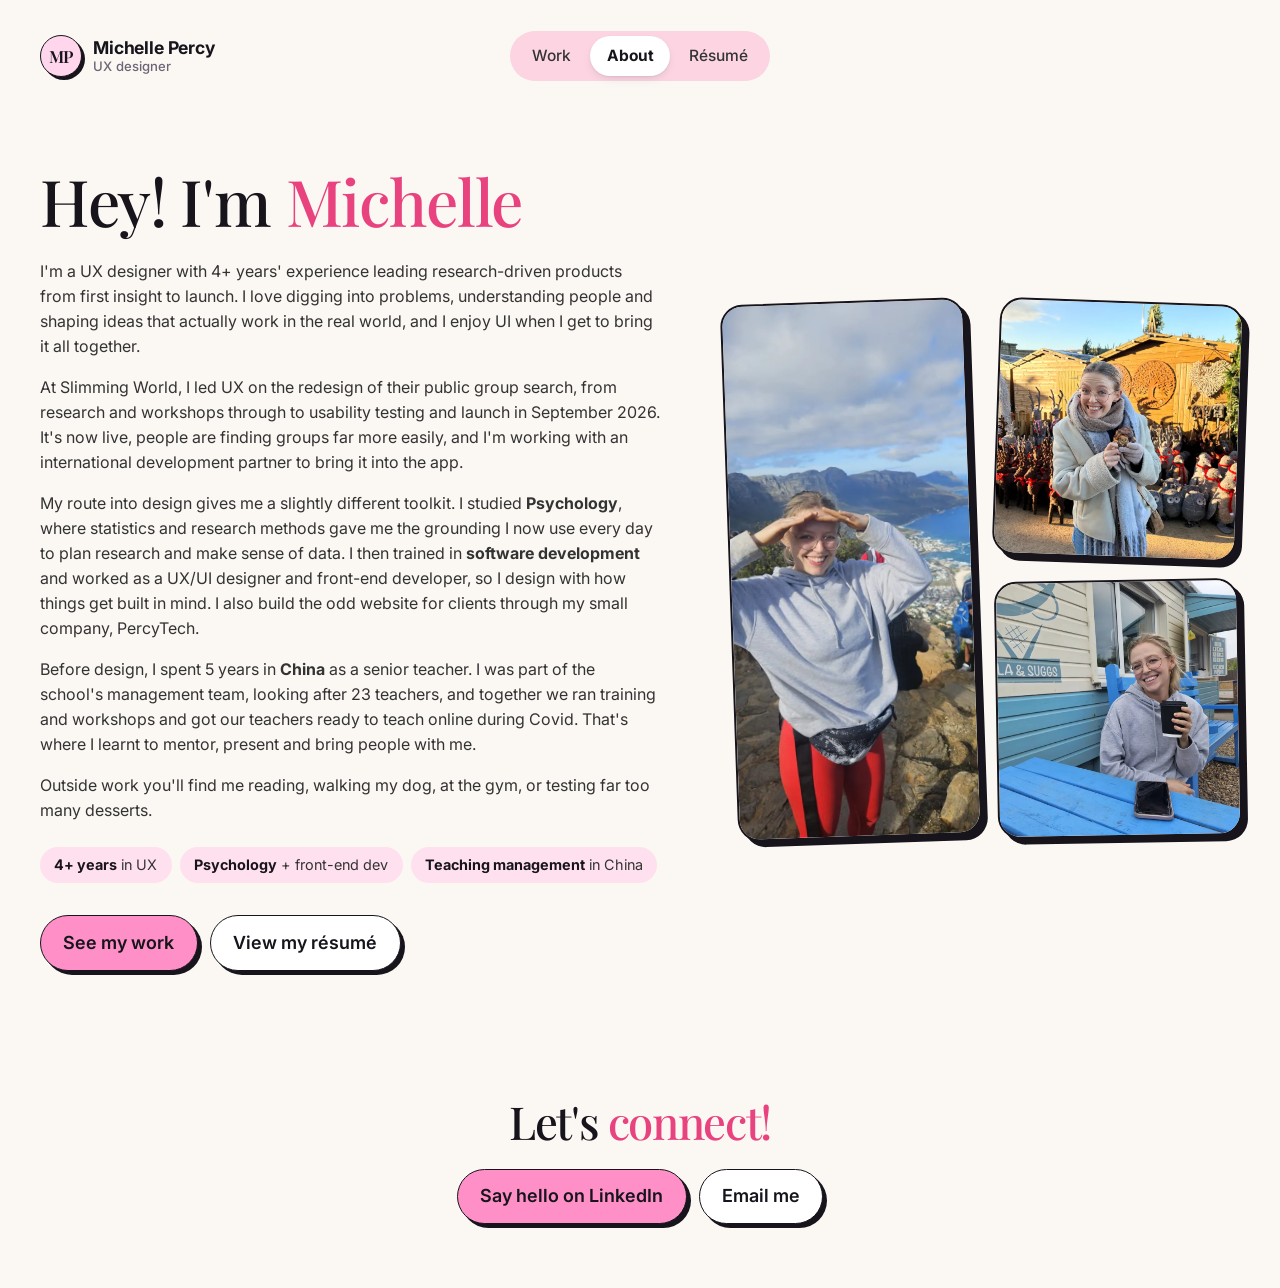
==== commit b60d7b36: "About: no emojis, clearer psychology and teaching roles, PercyTech played down Co-Authored-By: Claud" ====
--- a/about/index.html
+++ b/about/index.html
@@ -4,7 +4,7 @@
   <meta charset="utf-8">
   <meta name="viewport" content="width=device-width, initial-scale=1">
   <title>About — Michelle Percy, UX Designer</title>
-  <meta name="description" content="About Michelle Percy: a UX designer with a background in psychology, front-end development and leading a team of teachers in China.">
+  <meta name="description" content="About Michelle Percy: a UX designer with a background in psychology, front-end development and teaching management in China.">
   <meta name="theme-color" content="#fbf8f4">
   <link rel="icon" href="../favicon.png" type="image/png">
   <link rel="apple-touch-icon" href="../apple-touch-icon.png">
@@ -37,19 +37,18 @@
     <section class="about-hero" aria-labelledby="about-title">
       <div class="wrap">
         <div class="about-intro">
-          <h1 id="about-title">Hey! I'm <em>Michelle</em> <span aria-hidden="true">🖖🏼</span></h1>
+          <h1 id="about-title">Hey! I'm <em>Michelle</em></h1>
           <div class="prose reveal">
             <p>I'm a UX designer with 4+ years' experience leading research-driven products from first insight to launch. I love digging into problems, understanding people and shaping ideas that actually work in the real world, and I enjoy UI when I get to bring it all together.</p>
             <p>At Slimming World, I led UX on the redesign of their public group search, from research and workshops through to usability testing and launch in September 2026. It's now live, people are finding groups far more easily, and I'm working with an international development partner to bring it into the app.</p>
-            <p>My route into design gives me a slightly different toolkit. I studied <strong>Psychology</strong> <span aria-hidden="true">🧠</span>, so I'm fascinated by why people do what they do. I then trained in <strong>software development</strong> and worked as a UX/UI designer and front-end developer, so I design with how things get built in mind. Through my own studio, PercyTech, I've also designed and built sites like CakeSheds.com, a UK-wide finder with 380+ cake sheds.</p>
-            <p>Before design, I spent 5 years in <strong>China</strong> <span aria-hidden="true">🇨🇳</span> as a senior teacher, leading a team of 23 teachers, running training and workshops, and moving the whole school online during Covid. That's where I learnt to mentor, present and bring people with me, and I still use those skills every day.</p>
-            <p>Outside work you'll find me reading <span aria-hidden="true">📚</span>, walking my dog <span aria-hidden="true">🌿</span>, at the gym <span aria-hidden="true">💪</span>, or testing far too many desserts <span aria-hidden="true">🍰</span>.</p>
+            <p>My route into design gives me a slightly different toolkit. I studied <strong>Psychology</strong>, where statistics and research methods gave me the grounding I now use every day to plan research and make sense of data. I then trained in <strong>software development</strong> and worked as a UX/UI designer and front-end developer, so I design with how things get built in mind. I also build the odd website for clients through my small company, PercyTech.</p>
+            <p>Before design, I spent 5 years in <strong>China</strong> as a senior teacher. I was part of the school's management team, looking after 23 teachers, and together we ran training and workshops and got our teachers ready to teach online during Covid. That's where I learnt to mentor, present and bring people with me.</p>
+            <p>Outside work you'll find me reading, walking my dog, at the gym, or testing far too many desserts.</p>
           </div>
           <ul class="about-highlights reveal" aria-label="Highlights">
             <li><strong>4+ years</strong> in UX</li>
-            <li><strong>Led a team</strong> of 23 teachers</li>
             <li><strong>Psychology</strong> + front-end dev</li>
-            <li><strong>Group search</strong> live in 2026</li>
+            <li><strong>Teaching management</strong> in China</li>
           </ul>
           <div class="hero-actions reveal">
             <a class="btn" href="../#work">See my work</a>
--- a/css/styles.css
+++ b/css/styles.css
@@ -668,6 +668,7 @@
 .win { display: grid; gap: 0.35rem; align-content: start; padding: 1.25rem 1.4rem; border-radius: var(--radius-sm); background: rgb(255 255 255 / 0.12); }
 .win-big { font-family: var(--font-display); font-weight: 700; font-size: clamp(2.6rem, 2rem + 2.4vw, 3.8rem); line-height: 1; }
 .win-label { font-weight: 600; }
+.win-note { font-size: 0.85rem; line-height: 1.45; opacity: 0.9; }
 .win-bars { display: grid; gap: 4px; margin-top: 0.75rem; }
 .win-bar { display: flex; justify-content: space-between; gap: 0.5rem; align-items: center; min-width: 0; font-size: 0.8rem; }
 .win-bar::before { content: ""; order: 0; flex: 0 0 var(--w); height: 10px; border-radius: 0 4px 4px 0; }
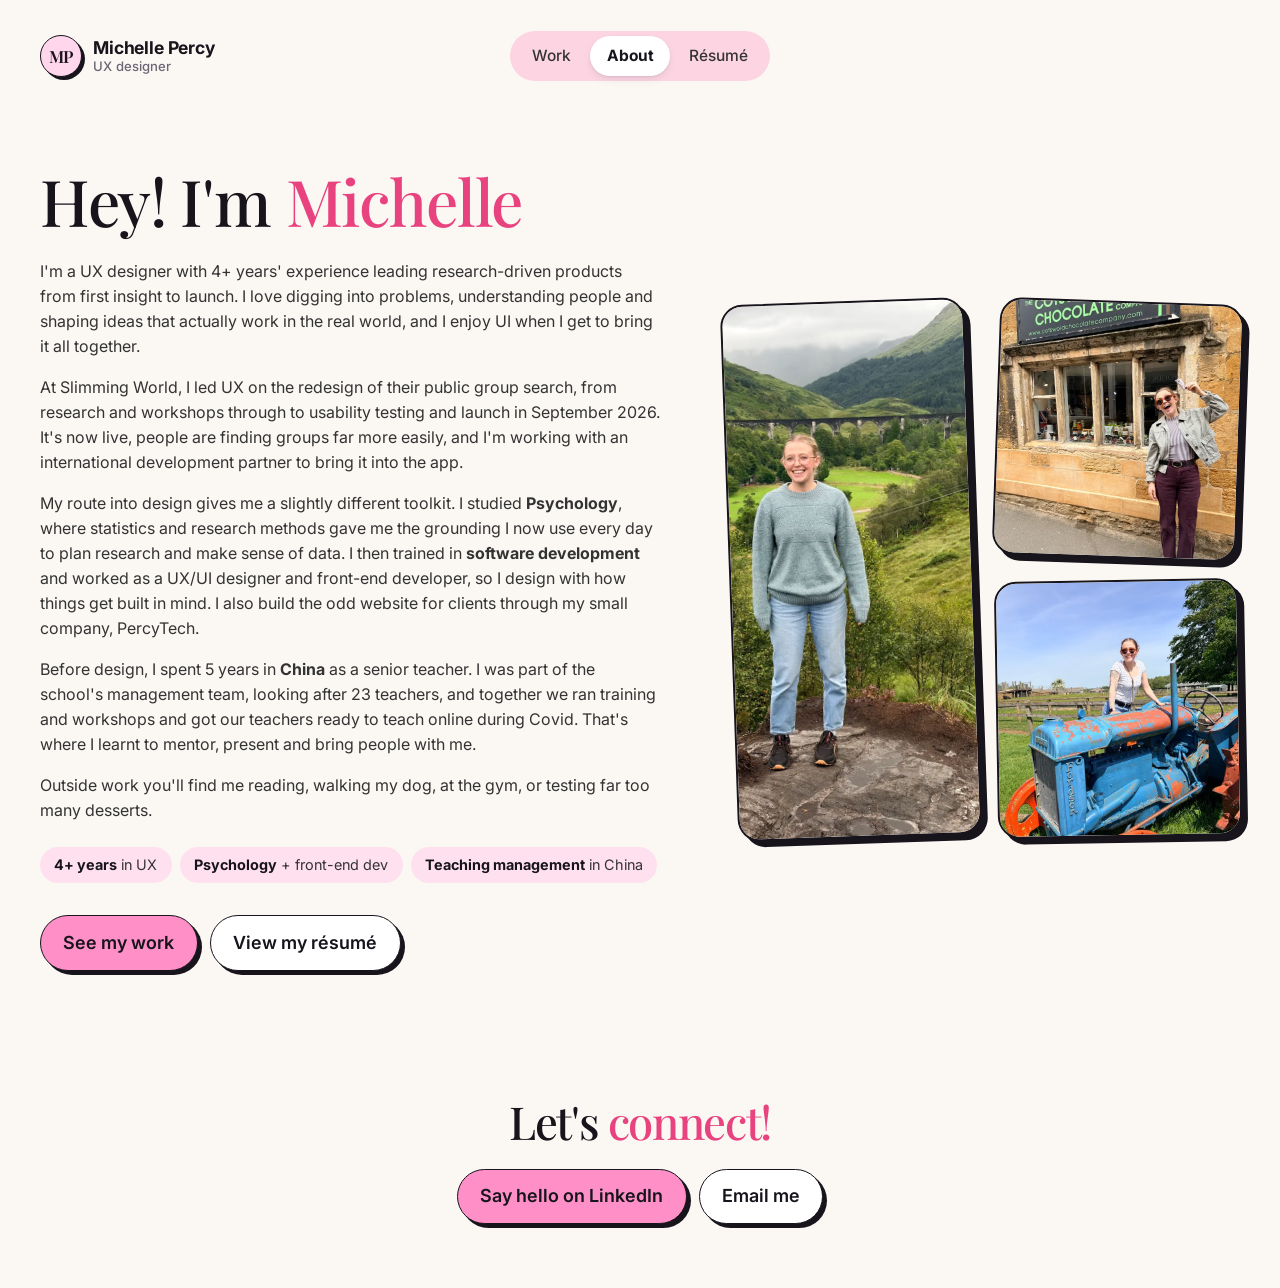
==== commit 3972852b: "About: new photos (Glenfinnan, Cotswold chocolate shop, tractor) Co-Authored-By: Claude Opus 5.5 <no" ====
--- a/about/index.html
+++ b/about/index.html
@@ -56,9 +56,9 @@
           </div>
         </div>
         <div class="about-photos reveal" style="--d:.1s">
-          <figure><img src="../assets/img/about-hike.webp" width="900" height="1200" alt="Michelle smiling and shading her eyes on a rocky mountain top, with cliffs and the sea behind her."></figure>
-          <figure><img src="../assets/img/about-christmas-market.webp" width="1100" height="825" alt="Michelle grinning and holding a small treat at a Christmas market, with wooden stalls and knitted decorations behind her."></figure>
-          <figure><img src="../assets/img/about-cafe.webp" width="1200" height="900" alt="Michelle smiling with a takeaway coffee at a blue picnic bench outside a café."></figure>
+          <figure><img src="../assets/img/about-glenfinnan.webp" width="900" height="1200" alt="Michelle smiling on a hillside in front of the Glenfinnan Viaduct, with green Scottish hills behind her."></figure>
+          <figure><img src="../assets/img/about-chocolate.webp" width="700" height="933" alt="Michelle pulling an excited face and holding up a chocolate bar outside the Cotswold Chocolate Company."></figure>
+          <figure><img src="../assets/img/about-tractor.webp" width="700" height="933" alt="Michelle smiling in sunglasses beside an old blue and orange tractor on a farm."></figure>
         </div>
       </div>
     </section>
--- a/css/styles.css
+++ b/css/styles.css
@@ -735,8 +735,9 @@
 .about-photos figure:nth-child(2) { rotate: 2deg; }
 .about-photos figure:nth-child(3) { rotate: -1deg; }
 .about-photos img { width: 100%; height: 100%; object-fit: cover; }
-.about-photos figure:first-child img { object-position: 35% 50%; }
-.about-photos figure:nth-child(3) img { object-position: 68% 50%; }
+.about-photos figure:first-child img { object-position: 50% 40%; }
+.about-photos figure:nth-child(2) img { object-position: 75% 35%; }
+.about-photos figure:nth-child(3) img { object-position: 50% 30%; }
 .about-photos figure:hover { rotate: 0deg; }
 
 @media (max-width: 860px) {
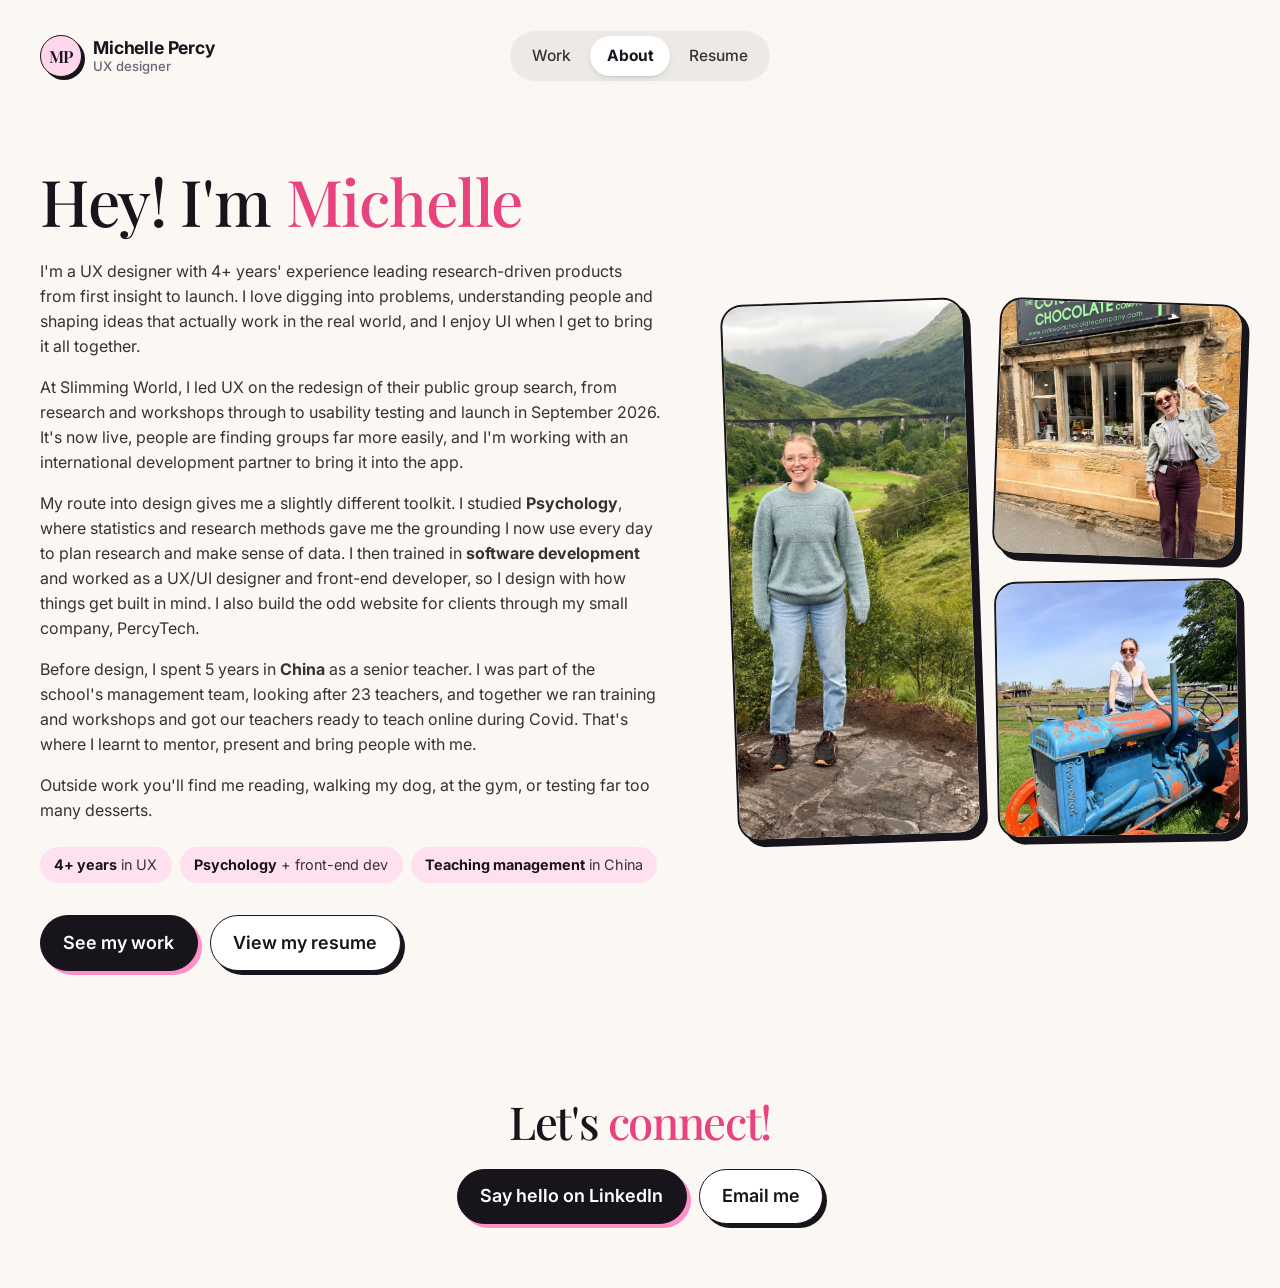
==== commit 47187a38: "Spell Resume without accents across the site Co-Authored-By: Claude Opus 5.5 <noreply@anthropic.com>" ====
--- a/about/index.html
+++ b/about/index.html
@@ -27,7 +27,7 @@
         <ul>
           <li><a href="../#work">Work</a></li>
           <li><a href="./" aria-current="page">About</a></li>
-          <li><a class="ext" href="../assets/docs/michelle-percy-resume.pdf" target="_blank" rel="noopener">Résumé<span class="visually-hidden"> (opens in a new tab)</span></a></li>
+          <li><a class="ext" href="../assets/docs/michelle-percy-resume.pdf" target="_blank" rel="noopener">Resume<span class="visually-hidden"> (opens in a new tab)</span></a></li>
         </ul>
       </nav>
     </div>
@@ -52,7 +52,7 @@
           </ul>
           <div class="hero-actions reveal">
             <a class="btn" href="../#work">See my work</a>
-            <a class="btn btn--ghost" href="../assets/docs/michelle-percy-resume.pdf" target="_blank" rel="noopener">View my résumé<span class="visually-hidden"> (opens in a new tab)</span></a>
+            <a class="btn btn--ghost" href="../assets/docs/michelle-percy-resume.pdf" target="_blank" rel="noopener">View my resume<span class="visually-hidden"> (opens in a new tab)</span></a>
           </div>
         </div>
         <div class="about-photos reveal" style="--d:.1s">
--- a/css/styles.css
+++ b/css/styles.css
@@ -26,6 +26,9 @@
   --sw-soft: #fde8ea;
   --fd: #0069cc;          /* Flights Direct blue (from its design system) */
   --fd-soft: #e5eeff;
+  --gym: #16181b;         /* Gym Tracker: the app's near-black, with its lime as the soft tint */
+  --gym-soft: #eef8d2;
+  --gym-lime: #c6f432;
 
   --accent: var(--pink);
   --accent-ink: var(--pink-ink);
@@ -130,7 +133,7 @@
 
 .nav ul {
   display: flex; gap: 0.15rem; list-style: none; padding: 0.3rem; border-radius: 999px;
-  background: rgb(255 66 157 / 0.2); /* #FF429D at 20% */
+  background: rgb(23 20 28 / 0.06); /* soft neutral pill; was #FF429D at 20% until 2026-10-31 */
 }
 .nav a {
   display: inline-flex; align-items: center; gap: 0.35rem; text-decoration: none; font-weight: 500; font-size: 0.97rem;
@@ -148,18 +151,19 @@
 }
 
 /* Buttons & chips ------------------------------------------------------ */
-/* "Sticker" buttons: hot pink with a chunky ink shadow, matching the hero stickers; they press into the shadow on hover */
+/* "Sticker" buttons: ink with a pink offset shadow, so pink stays an accent (2026-10-31); they press into the shadow on hover */
 .btn {
   display: inline-flex; align-items: center; gap: 0.6rem; min-height: 48px;
   padding: 0.8rem 1.4rem; border-radius: 999px; border: 1.5px solid var(--ink);
-  background: var(--hot-pink); color: var(--ink); font-size: 1.125rem; font-weight: 600; text-decoration: none; cursor: pointer;
-  box-shadow: 4px 4px 0 var(--ink);
+  background: var(--ink); color: #fff; font-size: 1.125rem; font-weight: 600; text-decoration: none; cursor: pointer;
+  box-shadow: 4px 4px 0 var(--hot-pink);
   transition: transform 0.2s var(--ease), box-shadow 0.2s var(--ease), background 0.2s;
 }
-.btn:hover { transform: translate(2px, 2px); box-shadow: 2px 2px 0 var(--ink); }
-.btn:active { transform: translate(4px, 4px); box-shadow: 0 0 0 var(--ink); }
-.btn--ghost { background: var(--card); }
-.btn--ghost:hover { background: var(--candy-pink); }
+.btn:hover { transform: translate(2px, 2px); box-shadow: 2px 2px 0 var(--hot-pink); }
+.btn:active { transform: translate(4px, 4px); box-shadow: 0 0 0 var(--hot-pink); }
+.btn--ghost { background: var(--card); color: var(--ink); box-shadow: 4px 4px 0 var(--ink); }
+.btn--ghost:hover { background: var(--pink-soft); box-shadow: 2px 2px 0 var(--ink); }
+.btn--ghost:active { box-shadow: 0 0 0 var(--ink); }
 .btn .arrow { transition: transform 0.25s var(--ease); }
 .btn:hover .arrow { transform: translateX(4px); }
 
@@ -250,6 +254,7 @@
 .project:nth-child(even) { grid-template-columns: 1.15fr 1fr; }
 .project:nth-child(even) .project-media { order: -1; }
 .project--fd { --c: var(--fd); --c-soft: var(--fd-soft); }
+.project--gym { --c: var(--gym); --c-soft: var(--gym-soft); }
 .project:has(a:hover), .project:focus-within { translate: 0 -6px; box-shadow: var(--shadow-lg); }
 .project-body { padding: clamp(1.75rem, 4vw, 3.5rem); display: grid; gap: 1.1rem; align-content: center; }
 .project .eyebrow { color: var(--c); filter: brightness(0.85); }
@@ -257,6 +262,10 @@
 .project h3 a { text-decoration: none; }
 .project h3 a::after { content: ""; position: absolute; inset: 0; z-index: 1; border-radius: inherit; }
 .project p { color: var(--ink-soft); }
+/* Headline results on a card: big numbers in the project colour */
+.project-stats { display: flex; flex-wrap: wrap; gap: 0.75rem 2rem; list-style: none; }
+.project-stats li { display: grid; font-weight: 600; font-size: var(--step--1); color: var(--ink); }
+.project-stats strong { font-family: var(--font-display); font-size: clamp(2rem, 1.6rem + 1.6vw, 3rem); font-weight: 700; line-height: 1.05; color: var(--c); }
 .project .chip { background: rgb(255 255 255 / 0.7); border-color: color-mix(in srgb, var(--c) 25%, transparent); }
 .project-cta { display: inline-flex; align-items: center; gap: 0.5rem; font-weight: 600; color: var(--c); filter: brightness(0.85); }
 .project-cta .arrow { transition: transform 0.3s var(--ease); }
@@ -344,6 +353,14 @@
    ========================================================================== */
 .cs { --c: var(--sw); --c-soft: var(--sw-soft); }
 .cs--fd { --c: var(--fd); --c-soft: var(--fd-soft); }
+.cs--gym { --c: var(--gym); --c-soft: var(--gym-soft); }
+.cs--gym .cs-cover::before { background: radial-gradient(60% 80% at 20% 0%, color-mix(in srgb, var(--gym-lime) 22%, transparent), transparent 60%); }
+.cs--gym .big-statement mark { background: linear-gradient(transparent 60%, color-mix(in srgb, var(--gym-lime) 70%, transparent) 60%); }
+/* Colour swatches (Gym Tracker visual design) */
+.swatches { list-style: none; display: grid; grid-template-columns: repeat(auto-fit, minmax(min(100%, 150px), 1fr)); gap: 1rem; }
+.swatches li { display: grid; gap: 0.2rem; align-content: start; color: var(--ink-soft); font-size: 0.95rem; }
+.swatches li strong { color: var(--ink); }
+.swatch { height: 72px; border-radius: var(--radius-sm); background: var(--s); border: 1px solid var(--line); margin-bottom: 0.5rem; }
 .cs .eyebrow { color: var(--c); filter: brightness(0.85); }
 
 .progress { position: fixed; inset: 0 0 auto; height: 4px; z-index: 60; transform-origin: 0 50%; transform: scaleX(0); background: var(--c); }
@@ -486,6 +503,24 @@
 .hypo-table tbody th, .hypo-table td { vertical-align: top; }
 .hypo-table td:last-child { font-weight: 400; color: var(--ink-soft); }
 .hypo-table th:first-child { width: 36%; }
+.figure-frame.scroll-table { overflow-x: auto; }
+/* On small screens each row becomes its own card, with the column name beside each value */
+@media (max-width: 760px) {
+  .data-table--stack { min-width: 0; }
+  .data-table--stack thead { position: absolute; width: 1px; height: 1px; overflow: hidden; clip-path: inset(50%); }
+  .data-table--stack, .data-table--stack tbody, .data-table--stack tr, .data-table--stack th, .data-table--stack td { display: block; width: auto; }
+  .data-table--stack tbody tr { padding: 0.9rem 0; border-bottom: 1px solid var(--line); }
+  .data-table--stack tbody tr:first-child { padding-top: 0; }
+  .data-table--stack tbody tr:last-child { padding-bottom: 0; border-bottom: 0; }
+  .data-table--stack th, .data-table--stack td { padding: 0.2rem 0; border: 0; }
+  .data-table--stack tbody th { margin-bottom: 0.3rem; font-weight: 700; }
+  .data-table--stack td[data-label] { display: flex; justify-content: space-between; gap: 1rem; }
+  .data-table--stack td[data-label]::before { content: attr(data-label); font-weight: 400; color: var(--muted); }
+  .hypo-table th:first-child { width: auto; }
+  .hypo-table td.hypo-verdict { padding: 0.15rem 0 0.4rem; }
+  .hypo-table td[data-label] { display: block; }
+  .hypo-table td[data-label]::before { display: block; font-size: 0.78rem; font-weight: 700; letter-spacing: 0.08em; text-transform: uppercase; }
+}
 .verdict { display: inline-flex; gap: 0.35rem; align-items: center; white-space: nowrap; padding: 0.25rem 0.65rem; border-radius: 999px; font-size: 0.82rem; font-weight: 700; }
 .verdict--yes { background: #e3f4e8; color: #1d6b37; }
 .verdict--part { background: #fdf0d6; color: #8a5300; }
@@ -607,6 +642,17 @@
 .logos img.tall { height: clamp(40px, 5vw, 56px); }
 
 .step { display: grid; grid-template-columns: minmax(150px, 230px) 1fr; gap: clamp(1.25rem, 4vw, 3rem); align-items: center; padding: clamp(1.25rem, 3vw, 2rem); border-radius: var(--radius); background: var(--c-soft); }
+.step + .step { margin-top: 1rem; }
+.step, .step--pair { grid-template-columns: minmax(260px, 340px) 1fr; }
+.step--text { grid-template-columns: 1fr; }
+.step-phones { display: grid; grid-template-columns: repeat(2, minmax(0, 1fr)); gap: 0.75rem; }
+.step-phones img { width: 100%; filter: drop-shadow(0 14px 20px rgb(23 20 28 / 0.2)); }
+.step > img { justify-self: center; width: 100%; max-width: 220px; }
+.cs-section .step h3 { margin: 0 0 1.25rem; }
+.step-cols { display: grid; grid-template-columns: 1fr; gap: 2rem; }
+.step-col { min-width: 0; }
+.cs-section .step-col h4 { margin: 0 0 0.7rem; font-family: var(--font-body); font-size: 0.78rem; font-weight: 700; letter-spacing: 0.1em; text-transform: uppercase; color: var(--c); filter: brightness(0.85); }
+.step-col .bullets { gap: 0.3rem; font-size: 0.95rem; line-height: 1.45; }
 .step img { filter: drop-shadow(0 16px 22px rgb(23 20 28 / 0.22)); }
 .step h3 { margin: 0 0 0.75rem; }
 .step .n { display: block; margin-bottom: 0.6rem; font-size: 0.8rem; font-weight: 700; letter-spacing: 0.1em; color: var(--c); filter: brightness(0.85); text-transform: uppercase; }
@@ -694,7 +740,7 @@
 .results-note { color: var(--muted); font-size: 0.95rem; }
 .compare-label { font-size: 0.8rem; font-weight: 700; letter-spacing: 0.1em; text-transform: uppercase; color: var(--c); filter: brightness(0.85); }
 @media (max-width: 640px) { .compare { grid-template-columns: repeat(2, minmax(0, 1fr)); gap: 1rem; } .compare-item .step-video { width: 100%; } }
-@media (max-width: 640px) { .step { grid-template-columns: 1fr; } .step img { width: 60%; margin-inline: auto; } }
+@media (max-width: 640px) { .step, .step--pair { grid-template-columns: 1fr; } .step > img { width: 60%; margin-inline: auto; } .step-phones { max-width: 340px; width: 100%; justify-self: center; } }
 
 .text-link { display: inline-flex; align-items: center; gap: 0.4rem; font-weight: 600; color: var(--c); filter: brightness(0.85); text-underline-offset: 4px; }
 .refs { list-style: decimal; padding-left: 1.25rem; display: grid; gap: 0.75rem; font-size: 0.92rem; color: var(--muted); max-width: 75ch; overflow-wrap: anywhere; }
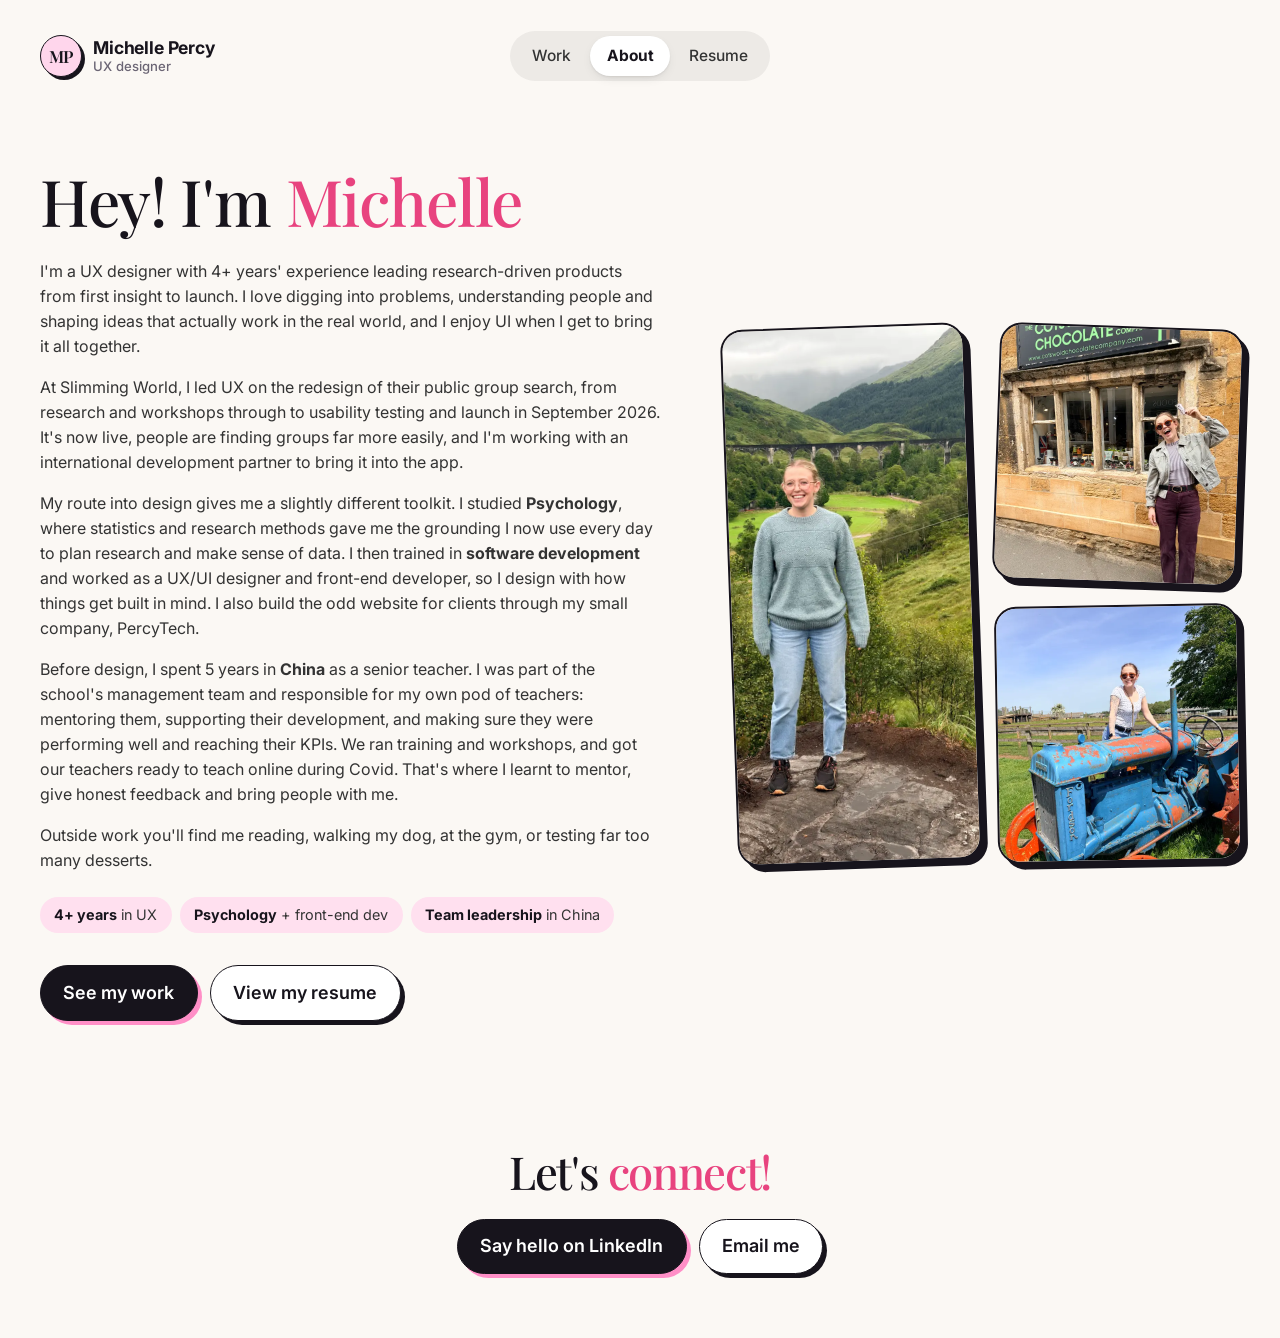
==== commit 212d8adb: "About: describe team leadership in China more concretely Co-Authored-By: Claude Opus 5.5 <noreply@an" ====
--- a/about/index.html
+++ b/about/index.html
@@ -42,13 +42,13 @@
             <p>I'm a UX designer with 4+ years' experience leading research-driven products from first insight to launch. I love digging into problems, understanding people and shaping ideas that actually work in the real world, and I enjoy UI when I get to bring it all together.</p>
             <p>At Slimming World, I led UX on the redesign of their public group search, from research and workshops through to usability testing and launch in September 2026. It's now live, people are finding groups far more easily, and I'm working with an international development partner to bring it into the app.</p>
             <p>My route into design gives me a slightly different toolkit. I studied <strong>Psychology</strong>, where statistics and research methods gave me the grounding I now use every day to plan research and make sense of data. I then trained in <strong>software development</strong> and worked as a UX/UI designer and front-end developer, so I design with how things get built in mind. I also build the odd website for clients through my small company, PercyTech.</p>
-            <p>Before design, I spent 5 years in <strong>China</strong> as a senior teacher. I was part of the school's management team, looking after 23 teachers, and together we ran training and workshops and got our teachers ready to teach online during Covid. That's where I learnt to mentor, present and bring people with me.</p>
+            <p>Before design, I spent 5 years in <strong>China</strong> as a senior teacher. I was part of the school's management team and responsible for my own pod of teachers: mentoring them, supporting their development, and making sure they were performing well and reaching their KPIs. We ran training and workshops, and got our teachers ready to teach online during Covid. That's where I learnt to mentor, give honest feedback and bring people with me.</p>
             <p>Outside work you'll find me reading, walking my dog, at the gym, or testing far too many desserts.</p>
           </div>
           <ul class="about-highlights reveal" aria-label="Highlights">
             <li><strong>4+ years</strong> in UX</li>
             <li><strong>Psychology</strong> + front-end dev</li>
-            <li><strong>Teaching management</strong> in China</li>
+            <li><strong>Team leadership</strong> in China</li>
           </ul>
           <div class="hero-actions reveal">
             <a class="btn" href="../#work">See my work</a>
--- a/css/styles.css
+++ b/css/styles.css
@@ -602,7 +602,7 @@
 .updates { list-style: none; display: grid; gap: clamp(2rem, 5vw, 3.5rem); }
 .update { display: grid; grid-template-columns: minmax(0, 1fr) minmax(0, 1.2fr); gap: clamp(1.25rem, 4vw, 3rem); align-items: center; }
 .update-text { display: grid; gap: 0.6rem; }
-.update-text h3, .update-text p { margin: 0; }
+.update-text h3, .update-text h4, .update-text p { margin: 0; }
 .update-screens { display: grid; grid-template-columns: repeat(2, minmax(0, 1fr)); gap: clamp(1rem, 2.5vw, 2rem); }
 .update-screens img { width: 100%; filter: drop-shadow(0 18px 24px rgb(23 20 28 / 0.18)); }
 .update-screens .zoom:only-child { grid-column: 1; }
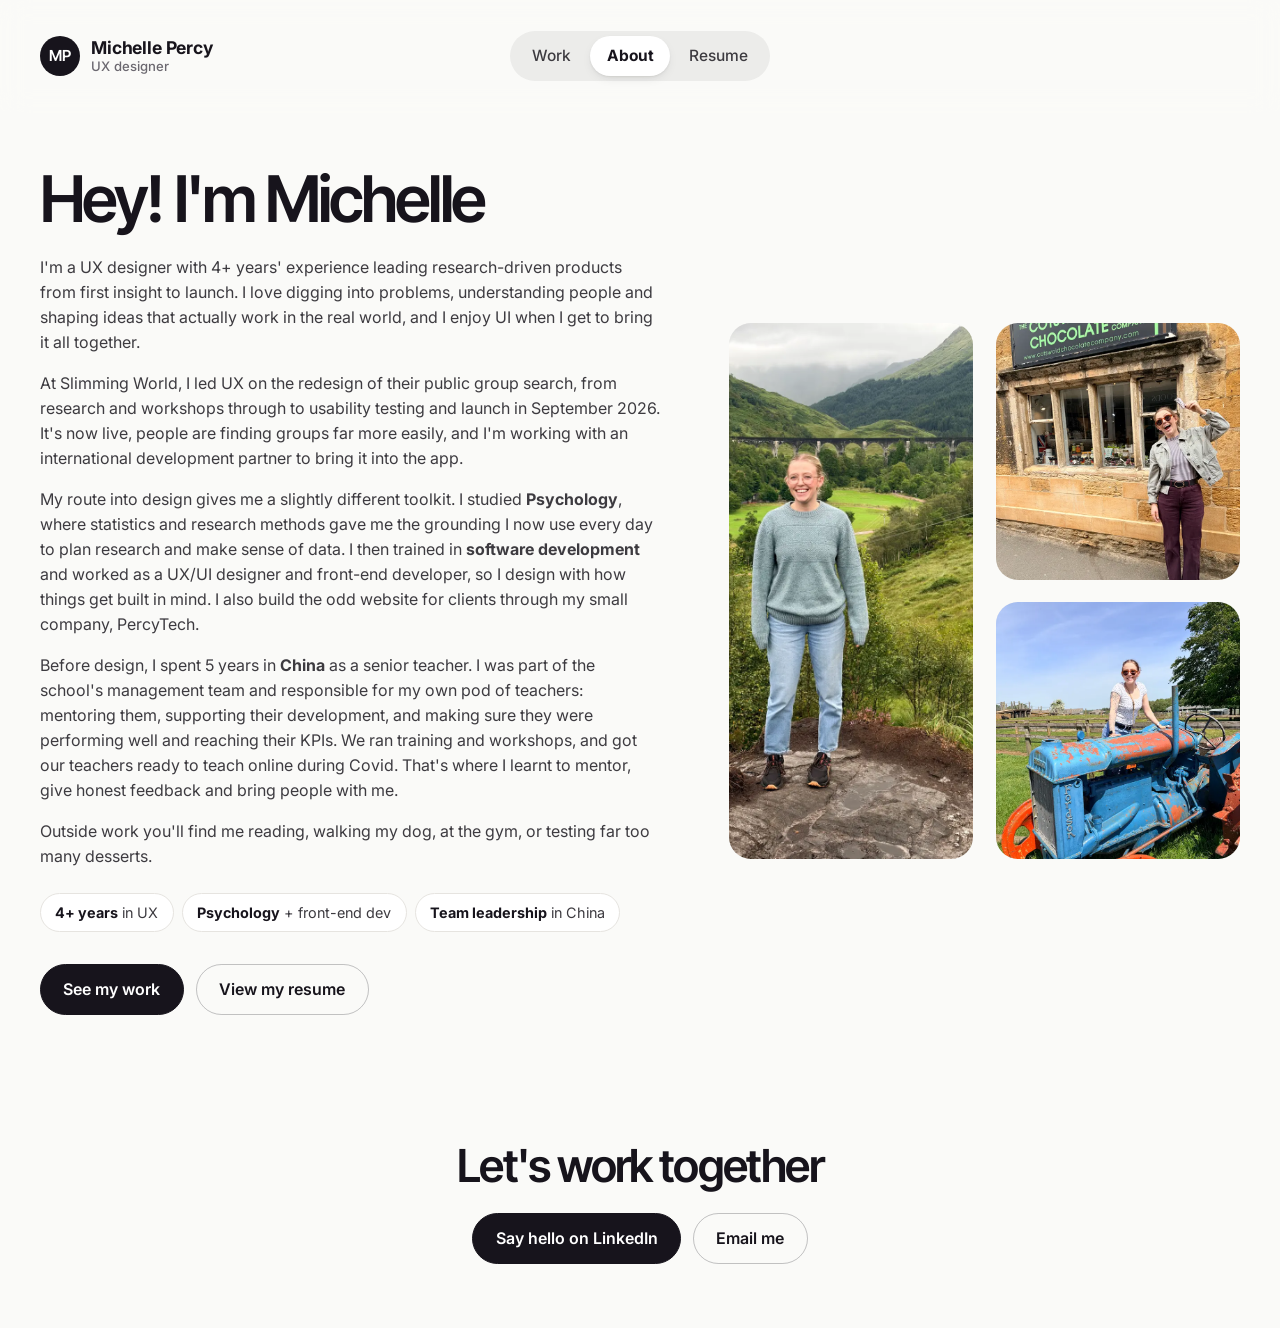
==== commit f37b4708: "Refresh to a calmer, more senior look One sans typeface (Inter Tight + Inter), neutral palette, no s" ====
--- a/about/index.html
+++ b/about/index.html
@@ -5,12 +5,12 @@
   <meta name="viewport" content="width=device-width, initial-scale=1">
   <title>About — Michelle Percy, UX Designer</title>
   <meta name="description" content="About Michelle Percy: a UX designer with a background in psychology, front-end development and teaching management in China.">
-  <meta name="theme-color" content="#fbf8f4">
+  <meta name="theme-color" content="#fafaf8">
   <link rel="icon" href="../favicon.png" type="image/png">
   <link rel="apple-touch-icon" href="../apple-touch-icon.png">
   <link rel="preconnect" href="https://fonts.googleapis.com">
   <link rel="preconnect" href="https://fonts.gstatic.com" crossorigin>
-  <link rel="stylesheet" href="https://fonts.googleapis.com/css2?family=Playfair+Display:ital,wght@0,400..800;1,400..800&family=Inter:wght@400..700&display=swap">
+  <link rel="stylesheet" href="https://fonts.googleapis.com/css2?family=Inter+Tight:wght@500..700&family=Inter:wght@400..700&display=swap">
   <link rel="stylesheet" href="../css/styles.css">
   <script src="../js/main.js" defer></script>
 </head>
@@ -65,7 +65,7 @@
 
     <section class="contact" aria-labelledby="contact-title">
       <div class="wrap reveal">
-        <h2 id="contact-title">Let's <em>connect!</em></h2>
+        <h2 id="contact-title">Let's work together</h2>
         <div class="hero-actions">
           <a class="btn" href="https://www.linkedin.com/in/michelle-percy-developer" target="_blank" rel="noopener">Say hello on LinkedIn<span class="visually-hidden"> (opens in a new tab)</span></a>
           <a class="btn btn--ghost" href="mailto:michelleamynewell@gmail.com">Email me</a>
--- a/css/styles.css
+++ b/css/styles.css
@@ -5,23 +5,19 @@
 :root {
   /* Palette */
   --ink: #17141c;
-  --ink-soft: #333333;   /* body copy, matches the original Figma site */
-  --muted: #6b6574;
-  --paper: #fbf8f4;
-  --paper-2: #f3eee7;
+  --ink-soft: #3d3b40;   /* body copy */
+  --muted: #6b6870;
+  /* Neutral off-white rather than warm cream (2026-11-01, to look more senior) */
+  --paper: #fafaf8;
+  --paper-2: #f0efec;
   --card: #ffffff;
-  --line: #e6e0d8;
+  --line: #e6e4e0;
 
   --pink: #e8437f;        /* brand accent */
   --pink-ink: #b8235a;    /* AA on paper for small text */
   --pink-soft: #fde4ee;
   --lime: #dcf2bd;
   --lime-deep: #c9e77a;
-  /* Hero sticker trio: "cotton candy" */
-  --hot-pink: #ff8fc7;    /* buttons */
-  --candy-pink: #ffd6ec;  /* Psychology */
-  --baby-blue: #cde7ff;   /* Education */
-  --lilac: #ebdcff;       /* Front-end dev */
   --sw: #d3072a;          /* Slimming World red */
   --sw-soft: #fde8ea;
   --fd: #0069cc;          /* Flights Direct blue (from its design system) */
@@ -35,7 +31,8 @@
   --accent-soft: var(--pink-soft);
 
   /* Type */
-  --font-display: "Playfair Display", Georgia, "Times New Roman", serif;
+  /* One sans family: Inter Tight for headings, Inter for text (replaced Playfair Display, 2026-11-01) */
+  --font-display: "Inter Tight", "Inter", system-ui, -apple-system, "Segoe UI", Roboto, sans-serif;
   --font-body: "Inter", system-ui, -apple-system, "Segoe UI", Roboto, sans-serif;
   --step--1: clamp(0.84rem, 0.82rem + 0.1vw, 0.9rem);
   --step-0: 1rem;        /* body text: 16px, as on the original Figma site */
@@ -73,14 +70,16 @@
 img, svg { display: block; max-width: 100%; height: auto; }
 a { color: inherit; }
 button { font: inherit; color: inherit; }
-h1, h2, h3, h4, h5, h6 { margin: 0; font-family: var(--font-display); line-height: 1.12; font-weight: 600; text-wrap: balance; }
+h1, h2, h3, h4, h5, h6 { margin: 0; font-family: var(--font-display); line-height: 1.12; font-weight: 600; letter-spacing: -0.02em; text-wrap: balance; }
+/* Emphasis in headings stays plain: no pink highlight words */
+h1 em, h2 em { font-style: normal; }
 p { margin: 0; text-wrap: pretty; }
 ul, ol { margin: 0; padding: 0; }
 
 @view-transition { navigation: auto; }
 
-:focus-visible { outline: 3px solid var(--accent); outline-offset: 3px; border-radius: 6px; }
-::selection { background: var(--lime-deep); color: var(--ink); }
+:focus-visible { outline: 3px solid var(--ink); outline-offset: 3px; border-radius: 6px; }
+::selection { background: var(--ink); color: #fff; }
 
 .visually-hidden {
   position: absolute !important; width: 1px; height: 1px; overflow: hidden;
@@ -115,18 +114,17 @@
 /* Roomy at the top of the page, tightens once you scroll */
 .site-header.is-scrolled .wrap { min-height: 76px; }
 
-/* Monogram logo: an "MP" sticker circle beside the name and role */
+/* Monogram logo: a solid ink "MP" circle beside the name and role */
 .logo {
   justify-self: start; text-decoration: none; white-space: nowrap; display: inline-flex; align-items: center; gap: 0.7rem;
 }
 .logo-mark {
-  width: 42px; height: 42px; flex: none; display: grid; place-items: center; border-radius: 50%;
-  background: var(--candy-pink); border: 1.5px solid var(--ink); box-shadow: 3px 3px 0 var(--ink);
-  font-family: var(--font-display); font-weight: 600; font-size: 1.05rem; letter-spacing: -0.02em; color: var(--ink);
-  transition: transform 0.2s var(--ease), box-shadow 0.2s var(--ease);
-}
-/* Presses into its shadow on hover, like the sticker buttons */
-.logo:hover .logo-mark { transform: translate(2px, 2px); box-shadow: 1px 1px 0 var(--ink); }
+  width: 40px; height: 40px; flex: none; display: grid; place-items: center; border-radius: 50%;
+  background: var(--ink); color: #fff;
+  font-family: var(--font-display); font-weight: 600; font-size: 0.95rem; letter-spacing: -0.01em;
+  transition: transform 0.2s var(--ease);
+}
+.logo:hover .logo-mark { transform: scale(1.05); }
 .logo-text { display: grid; line-height: 1.15; }
 .logo-name { font-weight: 700; font-size: 1.1rem; letter-spacing: -0.01em; color: var(--ink); }
 .logo-role { font-size: 0.82rem; font-weight: 500; color: var(--muted); }
@@ -151,19 +149,16 @@
 }
 
 /* Buttons & chips ------------------------------------------------------ */
-/* "Sticker" buttons: ink with a pink offset shadow, so pink stays an accent (2026-10-31); they press into the shadow on hover */
+/* Plain solid buttons: ink primary, outlined secondary (replaced the "sticker" offset shadows, 2026-11-01) */
 .btn {
   display: inline-flex; align-items: center; gap: 0.6rem; min-height: 48px;
-  padding: 0.8rem 1.4rem; border-radius: 999px; border: 1.5px solid var(--ink);
-  background: var(--ink); color: #fff; font-size: 1.125rem; font-weight: 600; text-decoration: none; cursor: pointer;
-  box-shadow: 4px 4px 0 var(--hot-pink);
-  transition: transform 0.2s var(--ease), box-shadow 0.2s var(--ease), background 0.2s;
-}
-.btn:hover { transform: translate(2px, 2px); box-shadow: 2px 2px 0 var(--hot-pink); }
-.btn:active { transform: translate(4px, 4px); box-shadow: 0 0 0 var(--hot-pink); }
-.btn--ghost { background: var(--card); color: var(--ink); box-shadow: 4px 4px 0 var(--ink); }
-.btn--ghost:hover { background: var(--pink-soft); box-shadow: 2px 2px 0 var(--ink); }
-.btn--ghost:active { box-shadow: 0 0 0 var(--ink); }
+  padding: 0.75rem 1.4rem; border-radius: 999px; border: 1px solid var(--ink);
+  background: var(--ink); color: #fff; font-size: 1rem; font-weight: 600; text-decoration: none; cursor: pointer;
+  transition: background 0.2s, border-color 0.2s, color 0.2s;
+}
+.btn:hover { background: #3a3640; border-color: #3a3640; }
+.btn--ghost { background: transparent; color: var(--ink); border-color: rgb(23 20 28 / 0.25); }
+.btn--ghost:hover { background: var(--card); border-color: var(--ink); }
 .btn .arrow { transition: transform 0.25s var(--ease); }
 .btn:hover .arrow { transform: translateX(4px); }
 
@@ -173,8 +168,8 @@
   background: var(--card); border: 1px solid var(--line); color: var(--ink-soft);
 }
 .eyebrow {
-  display: inline-block; font-size: 0.8rem; font-weight: 700; letter-spacing: 0.12em; text-transform: uppercase;
-  color: var(--accent-ink);
+  display: inline-block; font-size: 0.8rem; font-weight: 600; letter-spacing: 0.1em; text-transform: uppercase;
+  color: var(--muted);
 }
 
 /* Hero ---------------------------------------------------------------- */
@@ -184,97 +179,57 @@
 @media (min-width: 861px) {
   .hero { min-height: calc(75svh - 76px - 2 * clamp(0.5rem, 2vh, 1.5rem)); display: grid; align-content: center; }
 }
-.hero::before {
-  content: ""; position: absolute; inset: -20% -10% auto auto; width: 70vw; aspect-ratio: 1; z-index: -1;
-  background: radial-gradient(closest-side, rgb(230 245 184 / 0.9), transparent 70%),
-              radial-gradient(closest-side at 30% 70%, rgb(253 228 238 / 0.9), transparent 70%);
-  filter: blur(10px);
-}
-.hero .wrap { display: grid; grid-template-columns: 1.25fr 0.75fr; gap: clamp(2rem, 5vw, 5rem); align-items: center; }
-.hero h1 { font-family: var(--font-display); font-size: min(clamp(2.4rem, 1.3rem + 4vw, 5.6rem), 9.6vh); font-weight: 500; letter-spacing: -0.01em; line-height: 1.2; }
-/* Hand-drawn marker loop around a word (inspired by Jane Noh); it draws itself in on load */
-.circled { position: relative; white-space: nowrap; }
-.scribble { position: absolute; left: -5%; top: 6%; width: 110%; max-width: none; height: 100%; overflow: visible; pointer-events: none; }
-.scribble path {
-  fill: none; stroke: var(--accent); stroke-width: 4; stroke-linecap: round; stroke-linejoin: round;
-  stroke-dasharray: 1; stroke-dashoffset: 1; animation: scribble-draw 1.1s var(--ease) 0.7s forwards;
-}
-@keyframes scribble-draw { to { stroke-dashoffset: 0; } }
-.hero .lede { margin-top: 1.5rem; font-size: 1.125rem; line-height: 1.667; color: var(--ink-soft); max-width: 52ch; }
+/* Type-led hero: a big statement headline, no photo (the photos live on About; owner's choice, 2026-11-01) */
+.hero h1 { font-family: var(--font-display); font-size: min(clamp(2.15rem, 1.1rem + 5.4vw, 6.75rem), 11vh); font-weight: 600; letter-spacing: -0.035em; line-height: 1.02; max-width: 15ch; }
+.hero .lede { margin-top: clamp(1.5rem, 3.5vh, 2.5rem); font-size: 1.25rem; line-height: 1.6; color: var(--muted); max-width: 46ch; }
 .hero .lede strong { color: var(--ink); font-weight: 600; }
 .hero-actions { display: flex; flex-wrap: wrap; gap: 0.75rem; margin-top: 2.25rem; }
-
-.avatar { position: relative; justify-self: center; width: min(100%, 460px, 56vh); }
-.avatar-frame {
-  aspect-ratio: 1; border-radius: 50%; overflow: hidden; background: var(--lime);
-  border: 2px solid var(--ink); box-shadow: 10px 12px 0 var(--ink);
-}
-.avatar-frame img { width: 100%; height: 100%; object-fit: cover; }
-.sticker {
-  position: absolute; padding: 0.45rem 0.95rem; border-radius: 999px; font-size: 0.9rem; font-weight: 600;
-  border: 1.5px solid var(--ink); background: var(--card); box-shadow: 3px 3px 0 var(--ink); white-space: nowrap;
-  animation: bob 6s ease-in-out infinite;
-}
-.sticker:nth-child(2) { top: 6%; left: -12%; background: var(--candy-pink); transform: rotate(-6deg); }
-.sticker:nth-child(3) { top: 46%; right: -14%; background: var(--baby-blue); animation-delay: -2s; transform: rotate(5deg); }
-.sticker:nth-child(4) { bottom: 4%; left: -4%; background: var(--lilac); animation-delay: -4s; transform: rotate(-3deg); }
-@keyframes bob { 50% { translate: 0 -8px; } }
 @media (max-width: 860px) {
-  .hero { padding-top: 1.75rem; }
-  .hero .wrap { grid-template-columns: 1fr; gap: 1.25rem; }
-  .avatar { order: -1; width: min(63%, 228px, 27.5vh); }
-  .hero .lede { font-size: var(--step-0); margin-top: 1rem; }
-  .hero-actions { margin-top: 1.4rem; }
-  /* Avatar is small here, so the stickers sit out to the sides instead of over the face */
-  .sticker { font-size: 0.75rem; padding: 0.35rem 0.75rem; }
-  .sticker:nth-child(2) { top: 4%; left: auto; right: 80%; }
-  .sticker:nth-child(3) { top: 40%; right: auto; left: 82%; }
-  .sticker:nth-child(4) { bottom: 2%; left: auto; right: 72%; }
+  .hero { padding-top: 2.5rem; }
+  .hero .lede { font-size: 1.075rem; }
+  .hero-actions { margin-top: 1.6rem; }
 }
 
 /* Section headings ------------------------------------------------------ */
 .section { padding-block: clamp(4rem, 9vw, 8rem); }
 .hero + .section { padding-top: clamp(1rem, 3vw, 2.5rem); }
 .section-head { display: flex; flex-wrap: wrap; align-items: end; justify-content: space-between; gap: 1rem 2rem; margin-bottom: clamp(2rem, 4vw, 3.5rem); }
-.section-head h2 { font-family: var(--font-display); font-size: clamp(1.9rem, 1.4rem + 1.8vw, 2.9rem); font-weight: 500; letter-spacing: -0.025em; }
-.section-head h2 em { font-style: normal; color: var(--accent); }
+.section-head h2 { font-family: var(--font-display); font-size: clamp(1.75rem, 1.3rem + 1.6vw, 2.6rem); font-weight: 600; letter-spacing: -0.035em; }
 
 /* Case study rows ------------------------------------------------------ */
 .projects { display: grid; gap: clamp(1.5rem, 3vw, 2.5rem); list-style: none; }
 /* Side-by-side cards are all as tall as the tallest one (owner's request, 2026-10-08) */
 @media (min-width: 861px) { .projects { grid-auto-rows: 1fr; } }
+/* Cards follow Nicole Roberts' pattern (2026-11-01): white card, text and stats on one side, the screens on an
+   inset panel in the project's tint (the desktop images have that tint baked in), and separate case study / live links */
 .project {
-  /* Soft pink matches the background baked into the Digital Coaching card image */
   --c: var(--sw); --c-soft: #ffe7f4;
-  position: relative; display: grid; grid-template-columns: 1fr 1.15fr; align-items: center;
-  border-radius: calc(var(--radius) + 8px); background: var(--c-soft); overflow: hidden;
-  border: 1.5px solid color-mix(in srgb, var(--c) 18%, transparent);
-  transition: translate 0.45s var(--ease), box-shadow 0.45s var(--ease), opacity 0.9s var(--ease), transform 0.9s var(--ease);
+  position: relative; display: grid; grid-template-columns: 1fr 1.15fr; align-items: stretch;
+  border-radius: calc(var(--radius) + 8px); background: var(--card); overflow: hidden;
+  border: 1px solid var(--line);
+  transition: box-shadow 0.45s var(--ease), opacity 0.9s var(--ease), transform 0.9s var(--ease);
 }
 .project:nth-child(even) { grid-template-columns: 1.15fr 1fr; }
 .project:nth-child(even) .project-media { order: -1; }
 .project--fd { --c: var(--fd); --c-soft: var(--fd-soft); }
 .project--gym { --c: var(--gym); --c-soft: var(--gym-soft); }
-.project:has(a:hover), .project:focus-within { translate: 0 -6px; box-shadow: var(--shadow-lg); }
-.project-body { padding: clamp(1.75rem, 4vw, 3.5rem); display: grid; gap: 1.1rem; align-content: center; }
-.project .eyebrow { color: var(--c); filter: brightness(0.85); }
-.project h3 { font-family: var(--font-display); font-size: clamp(1.6rem, 1.3rem + 1.3vw, 2.4rem); font-weight: 500; letter-spacing: -0.02em; }
+.project:hover { box-shadow: var(--shadow); }
+.project-body { padding: clamp(1.75rem, 4vw, 3.25rem); display: grid; gap: 1.1rem; align-content: center; }
+.project h3 { font-family: var(--font-display); font-size: clamp(1.5rem, 1.25rem + 1.1vw, 2.1rem); font-weight: 600; letter-spacing: -0.035em; line-height: 1.1; }
 .project h3 a { text-decoration: none; }
-.project h3 a::after { content: ""; position: absolute; inset: 0; z-index: 1; border-radius: inherit; }
-.project p { color: var(--ink-soft); }
-/* Headline results on a card: big numbers in the project colour */
-.project-stats { display: flex; flex-wrap: wrap; gap: 0.75rem 2rem; list-style: none; }
-.project-stats li { display: grid; font-weight: 600; font-size: var(--step--1); color: var(--ink); }
-.project-stats strong { font-family: var(--font-display); font-size: clamp(2rem, 1.6rem + 1.6vw, 3rem); font-weight: 700; line-height: 1.05; color: var(--c); }
-.project .chip { background: rgb(255 255 255 / 0.7); border-color: color-mix(in srgb, var(--c) 25%, transparent); }
-.project-cta { display: inline-flex; align-items: center; gap: 0.5rem; font-weight: 600; color: var(--c); filter: brightness(0.85); }
-.project-cta .arrow { transition: transform 0.3s var(--ease); }
-.project:hover .project-cta .arrow { transform: translateX(6px); }
-.project-media { position: relative; height: 100%; min-height: 320px; overflow: hidden; }
+.project h3 a:hover { text-decoration: underline; text-decoration-thickness: 2px; text-underline-offset: 5px; }
+.project p { color: var(--ink-soft); max-width: 52ch; }
+/* Headline results or project facts, under a divider: number above a small uppercase label */
+.project-stats { display: flex; flex-wrap: wrap; gap: 0.75rem 2.75rem; list-style: none; padding-top: 1.25rem; margin-top: 0.25rem; border-top: 1px solid var(--line); }
+.project-stats li { display: grid; gap: 0.2rem; font-size: 0.75rem; font-weight: 600; letter-spacing: 0.08em; text-transform: uppercase; color: var(--muted); }
+.project-stats strong { font-family: var(--font-display); font-size: clamp(1.75rem, 1.5rem + 1vw, 2.4rem); font-weight: 600; letter-spacing: -0.04em; line-height: 1.05; text-transform: none; color: var(--ink); }
+.project-actions { display: flex; flex-wrap: wrap; gap: 0.75rem; margin-top: 0.5rem; }
+.project-media { position: relative; display: block; margin: 0.75rem; min-height: 320px; overflow: hidden; border-radius: var(--radius); background: var(--c-soft); }
+.project:nth-child(even) .project-media { margin: 0.75rem; }
 /* <picture> swaps in a phone-specific image; let the <img> inside fill the frame as before */
 .project-media picture { display: contents; }
-.project-media img { width: 100%; height: 100%; object-fit: cover; transition: transform 0.8s var(--ease); }
-.project:hover .project-media img { transform: scale(1.04); }
+.project-media img { position: absolute; inset: 0; width: 100%; height: 100%; object-fit: cover; transition: transform 0.8s var(--ease); }
+.project:hover .project-media img { transform: scale(1.03); }
 /* Work in progress: not a link. Without an image, the text spans the card */
 .project--soon { cursor: default; }
 .project--soon:not(:has(.project-media)) { grid-template-columns: 1fr; }
@@ -286,15 +241,15 @@
 @media (max-width: 860px) {
   .project, .project:nth-child(even) { grid-template-columns: 1fr; }
   /* Match the card images' own shape on phones so nothing is cropped */
-  .project-media, .project:nth-child(even) .project-media { order: -1; min-height: 0; height: auto; aspect-ratio: 1800 / 1272; }
+  .project-media, .project:nth-child(even) .project-media { order: -1; min-height: 0; height: auto; aspect-ratio: 1800 / 1272; margin: 0.6rem 0.6rem 0; }
   /* Cards with a phone-specific image (<picture>) show the whole image at its own shape */
   .project-media:has(picture), .project:nth-child(even) .project-media:has(picture) { aspect-ratio: auto; padding: 0.75rem 1.25rem 0; }
-  .project-media:has(picture) img { height: auto; object-fit: contain; }
+  .project-media:has(picture) img { position: static; height: auto; object-fit: contain; }
+  .project-stats { display: grid; grid-template-columns: repeat(2, minmax(0, 1fr)); gap: 0.75rem 1.25rem; }
   /* Slightly smaller Slimming World phones on mobile */
   .project--sw .project-media:has(picture) { padding-inline: 2.5rem; }
   /* Larger Flights Direct phones on mobile */
   .project--fd.project .project-media:has(picture) { padding: 0; }
-  .project--fd .project-body { padding-top: 0.25rem; }
 }
 
 /* Websites grid -------------------------------------------------------- */
@@ -303,16 +258,9 @@
 .site-media { border-radius: var(--radius); overflow: hidden; background: var(--paper-2); aspect-ratio: 4 / 3; border: 1px solid var(--line); }
 .site-media img { width: 100%; height: 100%; object-fit: cover; object-position: top; transition: transform 0.8s var(--ease); }
 .site:hover .site-media img { transform: scale(1.05); }
-/* "Playfair" (not Playfair Display) to match the original Figma site's card titles */
-.site h3 { font-family: "Playfair", var(--font-display); font-size: 1.5rem; font-weight: 700; line-height: 1.25; letter-spacing: -0.005em; color: #000; }
+.site h3 { font-family: var(--font-display); font-size: 1.4rem; font-weight: 600; line-height: 1.25; letter-spacing: -0.025em; color: var(--ink); }
 .site p { color: var(--ink-soft); }
 .site .chips { margin-top: 0.15rem; }
-/* Colour-coded tags in the hero sticker colours: design pink, dev lilac, tools blue, research lime */
-.site .chip { color: var(--ink); font-weight: 600; border-color: rgb(23 20 28 / 0.18); }
-.site .chip--design { background: var(--candy-pink); }
-.site .chip--dev { background: var(--lilac); }
-.site .chip--tool { background: var(--baby-blue); }
-.site .chip--research { background: var(--lime); }
 /* "See website →" link, styled like the case study cards' "Read case study →" */
 .site-cta { display: inline-block; width: fit-content; margin-top: 0.2rem; font-weight: 600; color: var(--ink); text-decoration: none; }
 .site-cta:hover { text-decoration: underline; text-underline-offset: 4px; }
@@ -329,14 +277,11 @@
 /* Approach cards ------------------------------------------------------- */
 .approach { display: grid; grid-template-columns: repeat(3, 1fr); gap: clamp(1rem, 2vw, 1.5rem); list-style: none; }
 .approach li {
-  padding: clamp(1.5rem, 3vw, 2.25rem); border-radius: var(--radius); background: var(--card); border: 1.5px solid var(--ink);
-  box-shadow: 6px 6px 0 var(--ink); display: grid; gap: 0.75rem; align-content: start;
-}
-.approach li:nth-child(1) { background: var(--pink-soft); }
-.approach li:nth-child(2) { background: var(--lime); }
-.approach li:nth-child(3) { background: var(--fd-soft); }
-.approach .num { font-family: var(--font-display); font-style: italic; font-size: var(--step-2); }
-.approach h3 { font-family: var(--font-display); font-size: var(--step-1); font-weight: 600; }
+  padding: clamp(1.5rem, 3vw, 2.25rem); border-radius: var(--radius); background: var(--card); border: 1px solid var(--line);
+  display: grid; gap: 0.75rem; align-content: start;
+}
+.approach .num { font-size: 0.85rem; font-weight: 600; letter-spacing: 0.08em; color: var(--muted); }
+.approach h3 { font-family: var(--font-display); font-size: var(--step-1); font-weight: 600; letter-spacing: -0.025em; }
 .approach p { color: var(--ink-soft); }
 @media (max-width: 860px) { .approach { grid-template-columns: 1fr; } }
 
@@ -344,8 +289,7 @@
 .contact { padding-block: clamp(2.5rem, 5vw, 4.5rem); text-align: center; }
 /* Less space between the last section and Let's connect */
 .section:has(+ .contact) { padding-bottom: clamp(1.5rem, 3vw, 2.5rem); }
-.contact h2 { font-family: var(--font-display); font-size: clamp(1.9rem, 1.4rem + 1.8vw, 2.9rem); font-weight: 500; letter-spacing: -0.03em; line-height: 1; }
-.contact h2 em { font-style: normal; color: var(--accent); }
+.contact h2 { font-family: var(--font-display); font-size: clamp(1.9rem, 1.4rem + 1.8vw, 2.9rem); font-weight: 600; letter-spacing: -0.04em; line-height: 1; }
 .contact .hero-actions { justify-content: center; margin-top: 1.5rem; }
 
 /* ==========================================================================
@@ -368,7 +312,7 @@
 .cs-hero { padding-block: clamp(1.5rem, 4vw, 3rem) 0; }
 .cs-hero .back { display: flex; width: fit-content; gap: 0.4rem; align-items: center; font-weight: 500; color: var(--muted); text-decoration: none; margin-bottom: 1.5rem; }
 .cs-hero .back:hover { color: var(--ink); }
-.cs-hero h1 { font-family: var(--font-display); font-size: var(--step-4); font-weight: 500; letter-spacing: -0.025em; margin-top: 0.9rem; max-width: 32ch; text-wrap: pretty; }
+.cs-hero h1 { font-family: var(--font-display); font-size: var(--step-4); font-weight: 600; letter-spacing: -0.04em; line-height: 1.05; margin-top: 0.9rem; max-width: 32ch; text-wrap: pretty; }
 .cs-hero .lede { margin-top: 1.2rem; font-size: var(--step-1); color: var(--ink-soft); max-width: 72ch; }
 .meta {
   margin-top: clamp(2rem, 4vw, 3rem); display: grid; grid-template-columns: repeat(5, auto); gap: 1.25rem 2.5rem;
@@ -433,9 +377,9 @@
 /* Case study content */
 .cs-body { display: grid; gap: clamp(3.5rem, 8vw, 6.5rem); min-width: 0; }
 .cs-section { display: grid; gap: 1.5rem; }
-.cs-section > h2 { font-family: var(--font-display); font-size: clamp(1.6rem, 1.3rem + 1.2vw, 2.4rem); font-weight: 500; letter-spacing: -0.02em; }
+.cs-section > h2 { font-family: var(--font-display); font-size: clamp(1.6rem, 1.3rem + 1.2vw, 2.4rem); font-weight: 600; letter-spacing: -0.035em; }
 .cs-section > h2 .n { display: block; font-family: var(--font-body); font-size: 0.8rem; font-weight: 700; letter-spacing: 0.12em; color: var(--c); filter: brightness(0.85); margin-bottom: 0.7rem; }
-.cs-section h3 { font-family: var(--font-display); font-size: clamp(1.3rem, 1.15rem + 0.7vw, 1.75rem); font-weight: 500; letter-spacing: -0.015em; margin-top: 1rem; }
+.cs-section h3 { font-family: var(--font-display); font-size: clamp(1.3rem, 1.15rem + 0.7vw, 1.75rem); font-weight: 600; letter-spacing: -0.025em; margin-top: 1rem; }
 .cs-section h4 { font-size: var(--step-1); font-weight: 600; margin-top: 1.25rem; }
 /* Sub-sections inside one numbered section (e.g. the three parts of Research) */
 .cs-sub { display: grid; gap: 1.5rem; }
@@ -443,7 +387,7 @@
 .cs-section p + h4 { margin-top: 2rem; }
 .cs-section p { color: var(--ink-soft); max-width: 68ch; }
 .cs-section p strong { color: var(--ink); }
-.big-statement { font-family: var(--font-display); font-size: var(--step-2) !important; line-height: 1.3; color: var(--ink) !important; max-width: 30ch !important; }
+.big-statement { font-family: var(--font-display); font-weight: 500; letter-spacing: -0.025em; font-size: var(--step-2) !important; line-height: 1.3; color: var(--ink) !important; max-width: 30ch !important; }
 .big-statement mark { background: linear-gradient(transparent 60%, color-mix(in srgb, var(--c) 22%, transparent) 60%); color: inherit; }
 
 .bullets { list-style: none; display: grid; gap: 0.75rem; max-width: 68ch; }
@@ -453,7 +397,7 @@
 .cards { display: grid; grid-template-columns: repeat(auto-fit, minmax(min(100%, 240px), 1fr)); gap: 1rem; list-style: none; }
 .cards li { padding: 1.4rem; border-radius: var(--radius-sm); background: var(--card); border: 1px solid var(--line); color: var(--ink-soft); display: grid; gap: 0.5rem; align-content: start; }
 .cards li strong { color: var(--ink); font-size: 1.05rem; }
-.cards .num { font-family: var(--font-display); font-style: italic; font-size: var(--step-2); color: var(--c); line-height: 1; }
+.cards .num { font-family: var(--font-display); font-weight: 600; font-size: var(--step-2); color: var(--c); line-height: 1; }
 .cards--tint li { background: var(--c-soft); border-color: transparent; }
 .cards--2 { grid-template-columns: repeat(2, minmax(0, 1fr)); }
 @media (max-width: 760px) { .cards--2 { grid-template-columns: 1fr; } }
@@ -569,9 +513,9 @@
 .desktops li { display: grid; gap: 0.35rem; align-content: start; }
 .desktops li:first-child { grid-column: 1 / -1; }
 .desktops--pair li:first-child { grid-column: auto; }
-/* About: highlight stickers under the intro */
+/* About: highlight pills under the intro */
 .about-highlights { list-style: none; display: flex; flex-wrap: wrap; gap: 0.5rem; }
-.about-highlights li { padding: 0.45rem 0.9rem; border-radius: 999px; background: #ffe0ef; font-size: 0.9rem; color: var(--ink-soft); }
+.about-highlights li { padding: 0.45rem 0.9rem; border-radius: 999px; background: var(--card); border: 1px solid var(--line); font-size: 0.9rem; color: var(--ink-soft); }
 .about-highlights strong { color: var(--ink); }
 
 /* Reflection: who I worked with */
@@ -579,8 +523,8 @@
 .team-chips li { padding: 0.45rem 0.9rem; border-radius: 999px; background: var(--c-soft); color: var(--ink); font-weight: 600; font-size: 0.9rem; }
 
 /* At a glance summary under the cover */
-.glance { display: grid; gap: 1.25rem; margin-top: clamp(1.5rem, 4vw, 2.5rem); padding: clamp(1.4rem, 3.5vw, 2.5rem); border-radius: var(--radius); background: var(--card); border: 2px solid var(--ink); box-shadow: 6px 6px 0 var(--ink); }
-.glance-title { margin: 0; font-family: var(--font-display); font-size: var(--step-2); font-weight: 500; }
+.glance { display: grid; gap: 1.25rem; margin-top: clamp(1.5rem, 4vw, 2.5rem); padding: clamp(1.4rem, 3.5vw, 2.5rem); border-radius: var(--radius); background: var(--card); border: 1px solid var(--line); }
+.glance-title { margin: 0; font-family: var(--font-display); font-size: var(--step-2); font-weight: 600; letter-spacing: -0.03em; }
 .glance-grid { display: grid; grid-template-columns: minmax(0, 1.6fr) minmax(0, 1fr); gap: clamp(1.25rem, 4vw, 3rem); align-items: start; }
 .glance-text { display: grid; gap: 0.9rem; color: var(--ink-soft); }
 .glance-text p { margin: 0; }
@@ -661,9 +605,9 @@
 .step-video video { display: block; width: 100%; height: auto; border-radius: 15.5% / 7.4%; background: #0b1b33; }
 .video-toggle {
   position: absolute; right: -0.4rem; bottom: 12%; width: 38px; height: 38px; border-radius: 50%; display: grid; place-items: center;
-  background: var(--card); color: var(--ink); border: 2px solid var(--ink); box-shadow: 2px 2px 0 var(--ink); cursor: pointer; font-size: 0.8rem; line-height: 1;
-}
-.video-toggle:hover { transform: translate(1px, 1px); box-shadow: 1px 1px 0 var(--ink); }
+  background: var(--card); color: var(--ink); border: 1px solid var(--line); box-shadow: 0 2px 8px rgb(23 20 28 / 0.15); cursor: pointer; font-size: 0.8rem; line-height: 1;
+}
+.video-toggle:hover { border-color: var(--ink); }
 .proto-frame { border-radius: var(--radius); overflow: hidden; background: var(--c-soft); }
 .proto-frame iframe { display: block; width: 100%; height: min(85vh, 860px); border: 0; }
 /* The Figma embed renders badly on phones, so they (and no-JS visitors) get a card that opens it in Figma instead */
@@ -697,7 +641,7 @@
 /* What's next: two cards with a status tag */
 .next-steps { list-style: none; display: grid; grid-template-columns: repeat(3, minmax(0, 1fr)); gap: 1.25rem; }
 @media (max-width: 1100px) and (min-width: 761px) { .next-steps { grid-template-columns: repeat(2, minmax(0, 1fr)); } }
-.next-steps li { display: grid; gap: 0.6rem; align-content: start; padding: clamp(1.4rem, 3vw, 2rem); border-radius: var(--radius); background: var(--card); border: 2px solid var(--ink); box-shadow: 5px 5px 0 var(--ink); color: var(--ink-soft); }
+.next-steps li { display: grid; gap: 0.6rem; align-content: start; padding: clamp(1.4rem, 3vw, 2rem); border-radius: var(--radius); background: var(--card); border: 1px solid var(--line); color: var(--ink-soft); }
 .next-steps strong { font-family: var(--font-display); font-size: var(--step-1); line-height: 1.2; color: var(--ink); }
 .next-tag { justify-self: start; padding: 0.3rem 0.75rem; border-radius: 999px; background: var(--c-soft); color: var(--c); filter: brightness(0.85); font-size: 0.75rem; font-weight: 700; letter-spacing: 0.08em; text-transform: uppercase; }
 @media (max-width: 760px) { .next-steps { grid-template-columns: 1fr; } }
@@ -751,7 +695,7 @@
 }
 .next:hover { transform: translateY(-4px); box-shadow: var(--shadow-lg); }
 .next span { font-weight: 600; opacity: 0.85; }
-.next strong { font-family: var(--font-display); font-size: var(--step-3); font-weight: 500; line-height: 1.1; }
+.next strong { font-family: var(--font-display); font-size: var(--step-3); font-weight: 600; letter-spacing: -0.04em; line-height: 1.1; }
 
 /* Lightbox */
 .lightbox { border: 0; padding: 0; background: transparent; max-width: 96vw; max-height: 94vh; }
@@ -766,25 +710,20 @@
 .about-hero { padding-block: clamp(2rem, 6vh, 4.5rem) clamp(2rem, 5vw, 4rem); }
 .about-hero .wrap { display: grid; grid-template-columns: 1.1fr 0.9fr; gap: clamp(2rem, 5vw, 5rem); align-items: center; }
 .about-intro { display: grid; gap: 1.5rem; }
-.about-hero h1 { font-family: var(--font-display); font-size: var(--step-5); font-weight: 500; letter-spacing: -0.018em; line-height: 1.05; }
-.about-hero h1 em { font-style: normal; color: var(--accent); }
+.about-hero h1 { font-family: var(--font-display); font-size: var(--step-5); font-weight: 600; letter-spacing: -0.045em; line-height: 1; }
 .prose { display: grid; gap: 1rem; color: var(--ink-soft); max-width: 62ch; }
 .about-intro .hero-actions { margin-top: 0.5rem; }
 
-/* Photo collage: a tall photo beside two stacked ones, in the sticker style (ink border, offset shadow, slight tilt) */
+/* Photo collage: a tall photo beside two stacked ones, straight and borderless (the tilted sticker style was dropped, 2026-11-01) */
 .about-photos { display: grid; grid-template-columns: 1fr 1fr; grid-template-rows: repeat(2, minmax(0, 1fr)); gap: clamp(0.9rem, 2vw, 1.4rem); aspect-ratio: 1 / 1.05; }
 .about-photos figure {
-  margin: 0; overflow: hidden; border-radius: var(--radius); border: 2px solid var(--ink); box-shadow: 6px 6px 0 var(--ink);
-  background: var(--paper-2); transition: rotate 0.4s var(--ease);
-}
-.about-photos figure:first-child { grid-row: 1 / 3; rotate: -2deg; }
-.about-photos figure:nth-child(2) { rotate: 2deg; }
-.about-photos figure:nth-child(3) { rotate: -1deg; }
+  margin: 0; overflow: hidden; border-radius: var(--radius); background: var(--paper-2);
+}
+.about-photos figure:first-child { grid-row: 1 / 3; }
 .about-photos img { width: 100%; height: 100%; object-fit: cover; }
 .about-photos figure:first-child img { object-position: 50% 40%; }
 .about-photos figure:nth-child(2) img { object-position: 75% 35%; }
 .about-photos figure:nth-child(3) img { object-position: 50% 30%; }
-.about-photos figure:hover { rotate: 0deg; }
 
 @media (max-width: 860px) {
   .about-hero .wrap { grid-template-columns: 1fr; }
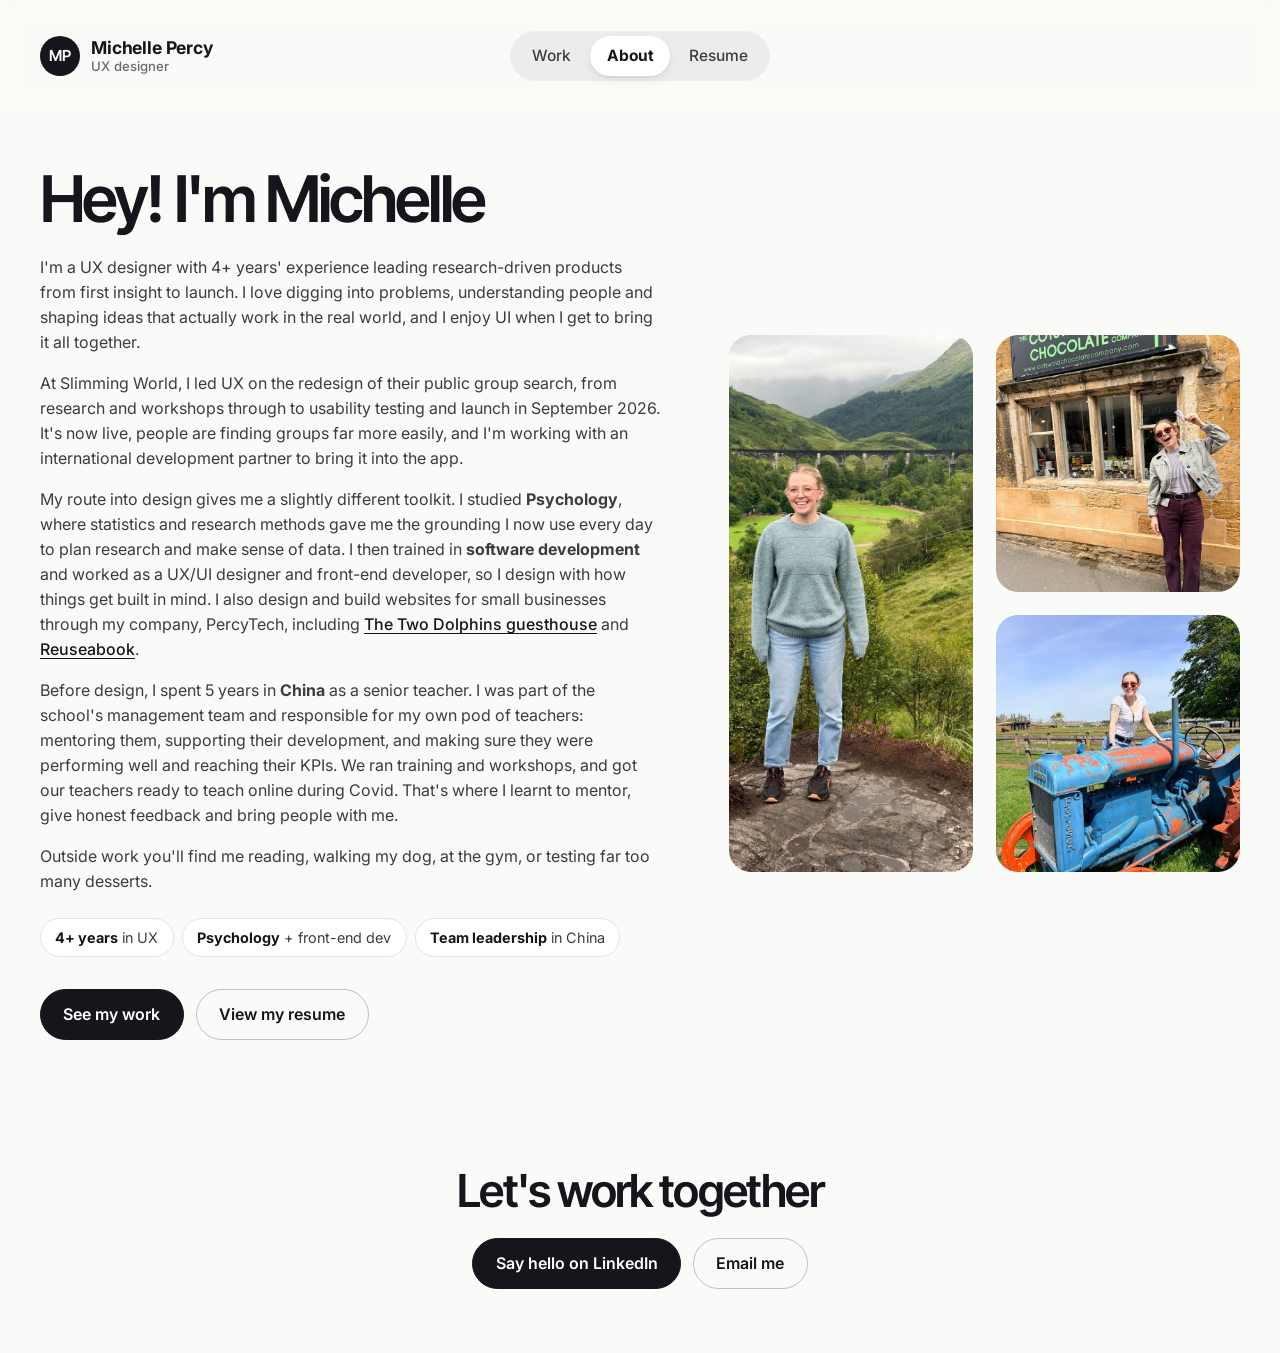
==== commit e8de2753: "Remove Websites I've built from the home page Mention PercyTech client sites on About instead, linki" ====
--- a/about/index.html
+++ b/about/index.html
@@ -41,7 +41,7 @@
           <div class="prose reveal">
             <p>I'm a UX designer with 4+ years' experience leading research-driven products from first insight to launch. I love digging into problems, understanding people and shaping ideas that actually work in the real world, and I enjoy UI when I get to bring it all together.</p>
             <p>At Slimming World, I led UX on the redesign of their public group search, from research and workshops through to usability testing and launch in September 2026. It's now live, people are finding groups far more easily, and I'm working with an international development partner to bring it into the app.</p>
-            <p>My route into design gives me a slightly different toolkit. I studied <strong>Psychology</strong>, where statistics and research methods gave me the grounding I now use every day to plan research and make sense of data. I then trained in <strong>software development</strong> and worked as a UX/UI designer and front-end developer, so I design with how things get built in mind. I also build the odd website for clients through my small company, PercyTech.</p>
+            <p>My route into design gives me a slightly different toolkit. I studied <strong>Psychology</strong>, where statistics and research methods gave me the grounding I now use every day to plan research and make sense of data. I then trained in <strong>software development</strong> and worked as a UX/UI designer and front-end developer, so I design with how things get built in mind. I also design and build websites for small businesses through my company, PercyTech, including <a href="https://www.twodolphinsguesthouse.com/" target="_blank" rel="noopener">The Two Dolphins guesthouse<span class="visually-hidden"> (opens in a new tab)</span></a> and <a href="https://reuseabook.com/" target="_blank" rel="noopener">Reuseabook<span class="visually-hidden"> (opens in a new tab)</span></a>.</p>
             <p>Before design, I spent 5 years in <strong>China</strong> as a senior teacher. I was part of the school's management team and responsible for my own pod of teachers: mentoring them, supporting their development, and making sure they were performing well and reaching their KPIs. We ran training and workshops, and got our teachers ready to teach online during Covid. That's where I learnt to mentor, give honest feedback and bring people with me.</p>
             <p>Outside work you'll find me reading, walking my dog, at the gym, or testing far too many desserts.</p>
           </div>
--- a/css/styles.css
+++ b/css/styles.css
@@ -250,28 +250,6 @@
   .project--sw .project-media:has(picture) { padding-inline: 2.5rem; }
   /* Larger Flights Direct phones on mobile */
   .project--fd.project .project-media:has(picture) { padding: 0; }
-}
-
-/* Websites grid -------------------------------------------------------- */
-.sites { display: grid; grid-template-columns: repeat(12, 1fr); gap: clamp(1rem, 2vw, 1.5rem); list-style: none; }
-.site { grid-column: span 4; display: grid; gap: 0.9rem; align-content: start; }
-.site-media { border-radius: var(--radius); overflow: hidden; background: var(--paper-2); aspect-ratio: 4 / 3; border: 1px solid var(--line); }
-.site-media img { width: 100%; height: 100%; object-fit: cover; object-position: top; transition: transform 0.8s var(--ease); }
-.site:hover .site-media img { transform: scale(1.05); }
-.site h3 { font-family: var(--font-display); font-size: 1.4rem; font-weight: 600; line-height: 1.25; letter-spacing: -0.025em; color: var(--ink); }
-.site p { color: var(--ink-soft); }
-.site .chips { margin-top: 0.15rem; }
-/* "See website →" link, styled like the case study cards' "Read case study →" */
-.site-cta { display: inline-block; width: fit-content; margin-top: 0.2rem; font-weight: 600; color: var(--ink); text-decoration: none; }
-.site-cta:hover { text-decoration: underline; text-underline-offset: 4px; }
-.site-cta .arrow { display: inline-block; margin-left: 0.15rem; transition: transform 0.3s var(--ease); }
-.site:hover .site-cta .arrow, .site-cta:focus-visible .arrow { transform: translateX(6px); }
-@media (max-width: 860px) {
-  .site { grid-column: span 6; }
-}
-@media (max-width: 560px) {
-  .sites { grid-template-columns: 1fr; }
-  .site { grid-column: auto; }
 }
 
 /* Approach cards ------------------------------------------------------- */
@@ -712,6 +690,7 @@
 .about-intro { display: grid; gap: 1.5rem; }
 .about-hero h1 { font-family: var(--font-display); font-size: var(--step-5); font-weight: 600; letter-spacing: -0.045em; line-height: 1; }
 .prose { display: grid; gap: 1rem; color: var(--ink-soft); max-width: 62ch; }
+.prose a { color: var(--ink); font-weight: 500; text-underline-offset: 3px; }
 .about-intro .hero-actions { margin-top: 0.5rem; }
 
 /* Photo collage: a tall photo beside two stacked ones, straight and borderless (the tilted sticker style was dropped, 2026-11-01) */
